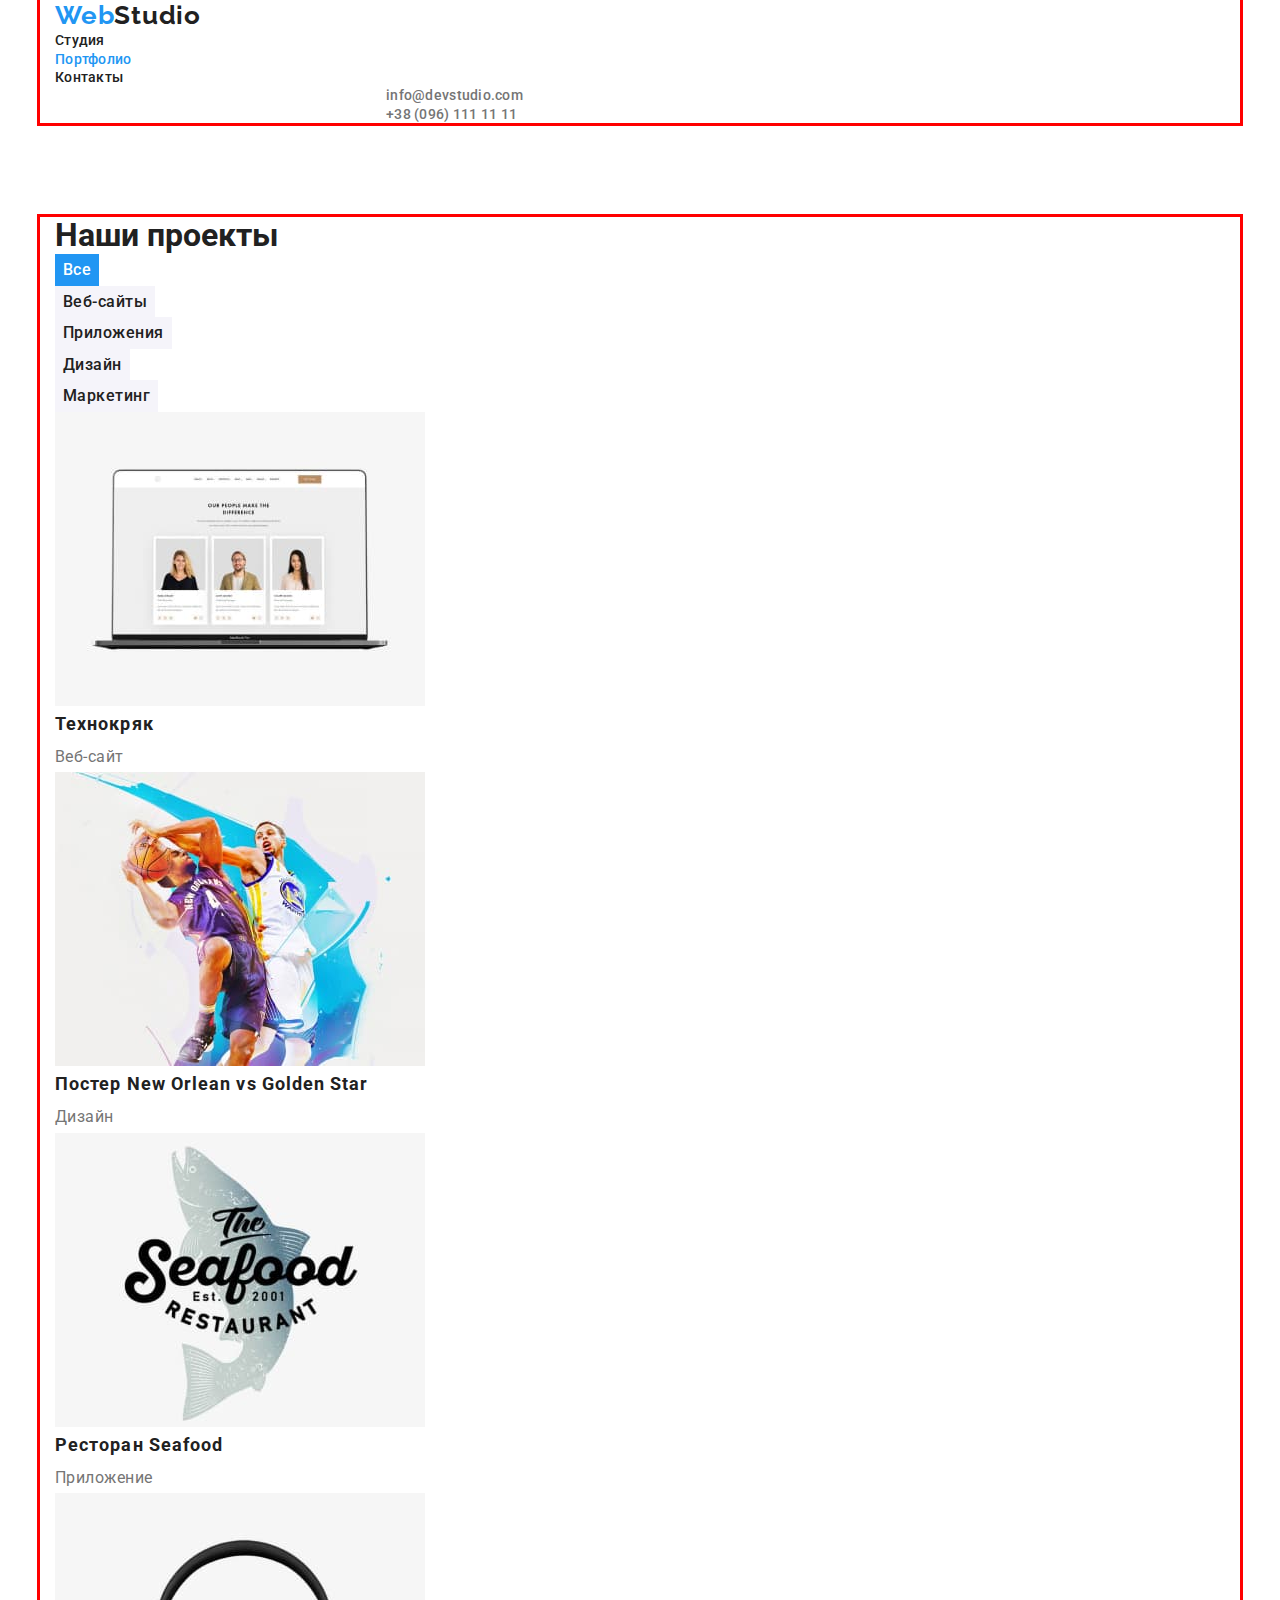
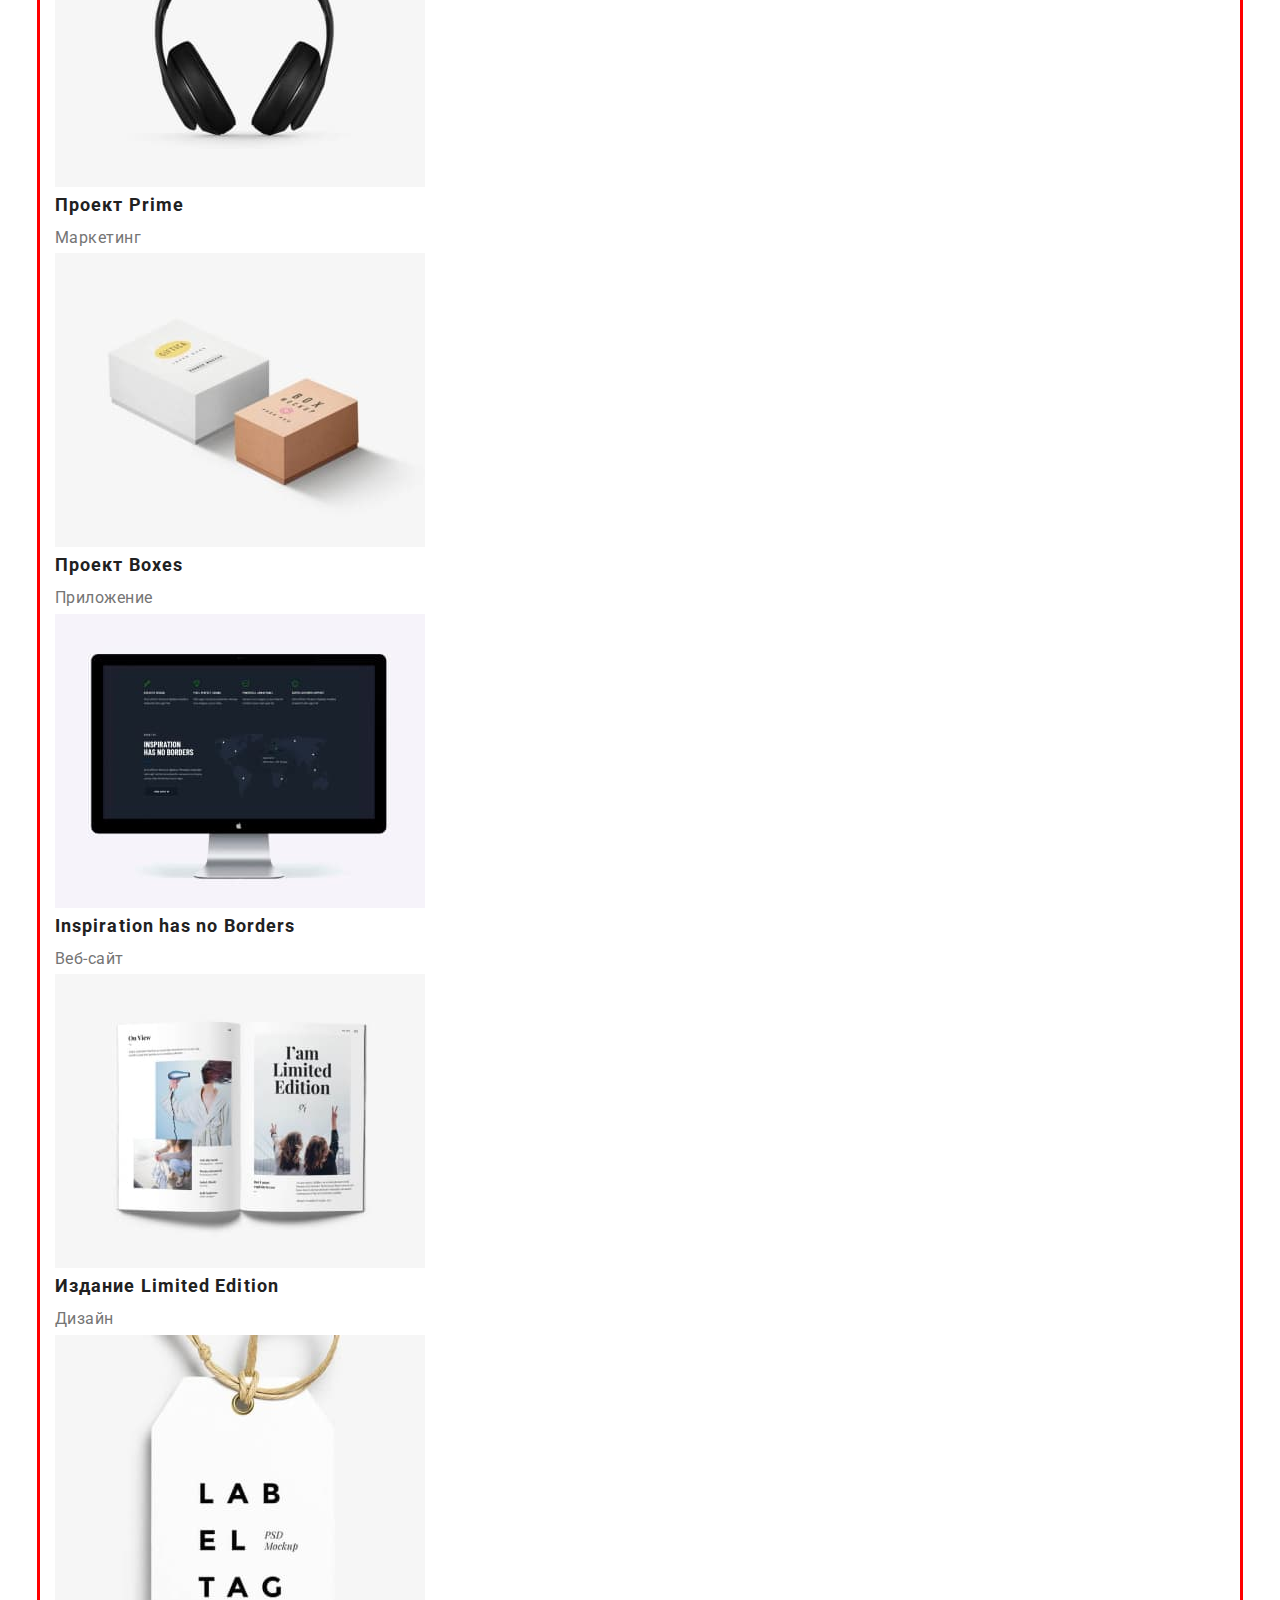
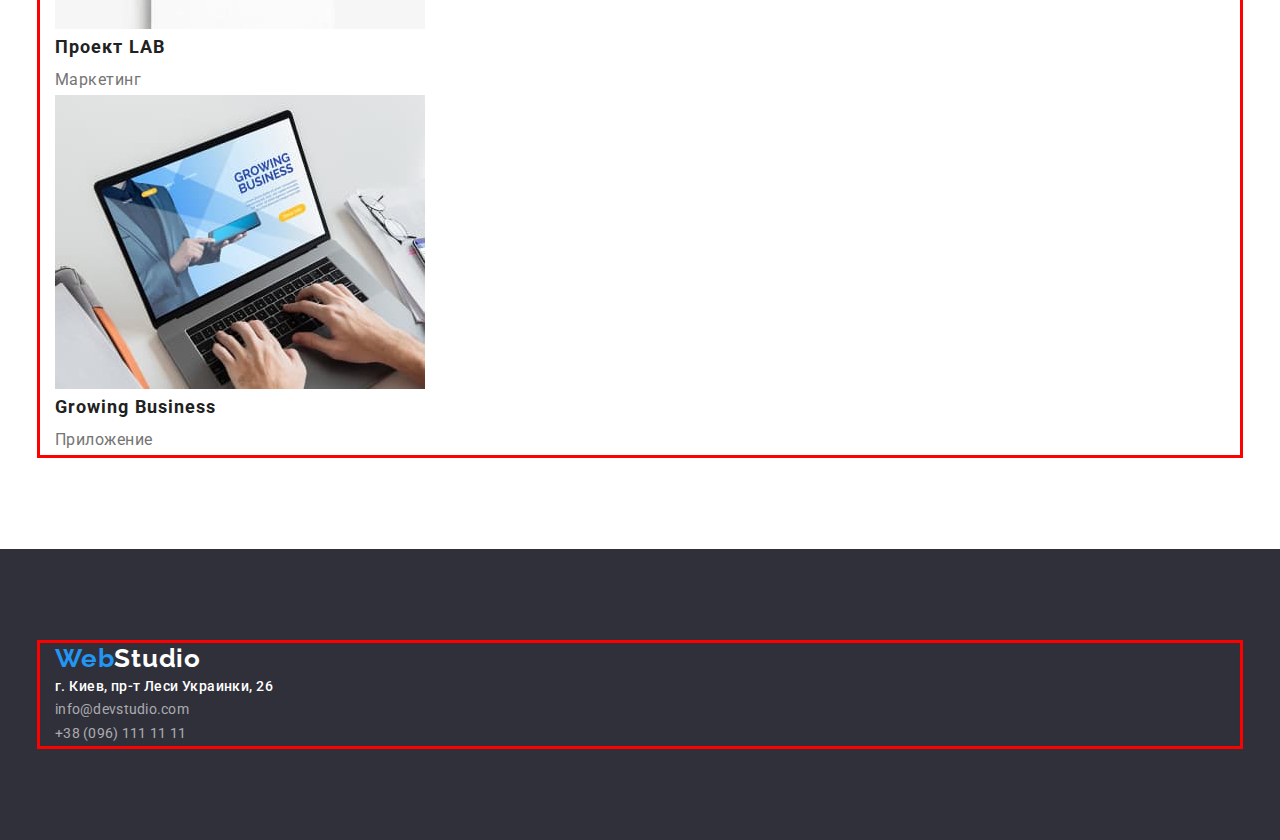
==== portfolio.html @ 5b0e691d "22" ====
<!DOCTYPE html>
<html lang="en">
  <head>
    <meta charset="UTF-8" />
    <meta http-equiv="X-UA-Compatible" content="IE=edge" />
    <meta name="viewport" content="width=device-width, initial-scale=1.0" />
    <title>Document</title>
    <link
      href="https://fonts.googleapis.com/css2?family=Raleway:wght@700&family=Roboto:wght@400;500;700;900&display=swap"
      rel="stylesheet"
    />
    <link
      rel="stylesheet"
      href="https://cdnjs.cloudflare.com/ajax/libs/modern-normalize/1.1.0/modern-normalize.min.css"
    />
    <link rel="stylesheet" href="./css/styles.css" />
  </head>
  <body>
    <!--Верхняя линия-->
    <header>
      <!--Навигация-->
      <div class="container">
        <nav>
          <a href="./" class="webstudio">Web<span class="studio">Studio</span></a>

          <ul class="navigation">
            <li>
              <a href="./index.html" class="link">Студия</a>
            </li>
            <li>
              <a href="./portfolio.html" class="link current">Портфолио</a>
            </li>
            <li>
              <a href="" class="link">Контакты</a>
            </li>
          </ul>
        </nav>

        <!--Как связаться-->

        <ul class="contacts">
          <li>
            <a href="info@devstudio.com" class="email-contact">info@devstudio.com</a>
          </li>
          <li>
            <a href="tel:+380961111111" class="tel-contact">+38 (096) 111 11 11</a>
          </li>
        </ul>
      </div>
    </header>
    <!--Основной контент-->
    <main>
      <section class="section">
        <div class="container">
          <h1 visually-hidden class="header-projects">Наши проекты</h1>
          <!--Кнопки-->
          <ul class="buttons">
            <li><button type="button" class="button primary">Все</button></li>
            <li><button type="button" class="button secondary">Веб-сайты</button></li>
            <li><button type="button" class="button secondary">Приложения</button></li>
            <li><button type="button" class="button secondary">Дизайн</button></li>
            <li><button type="button" class="button secondary">Маркетинг</button></li>
          </ul>

          <!--Наши проекты-->

          <ul class="projects-list">
            <li>
              <a href="" class="project-link">
                <img
                  src="./images/веб_сайт.jpg"
                  alt="веб-сайт с фотографиями людей"
                  width="370"
                  height="294"
                />
                <h2 class="header-project">Технокряк</h2>
                <p class="text-project">Веб-сайт</p>
              </a>
            </li>
            <li>
              <a href="" class="project-link">
                <img
                  src="./images/постер_баскетболистов.jpg"
                  alt="баскетболисты нью орлеан против голдэн стар"
                  width="370"
                  height="294"
                />
                <h2 class="header-project">Постер New Orlean vs Golden Star</h2>
                <p class="text-project">Дизайн</p>
              </a>
            </li>
            <li>
              <a href="" class="project-link">
                <img
                  src="./images/ресторан_морской_еды.jpg"
                  alt="логотип ресторана морской еды"
                  width="370"
                  height="294"
                />
                <h2 class="header-project">Ресторан Seafood</h2>
                <p class="text-project">Приложение</p>
              </a>
            </li>
            <li>
              <a href="" class="project-link">
                <img
                  src="./images/полноразмерные_наушники.jpg"
                  alt="чёрные полноразмерные наушники"
                  width="370"
                  height="294"
                />
                <h2 class="header-project">Проект Prime</h2>
                <p class="text-project">Маркетинг</p>
              </a>
            </li>
            <li>
              <a href="" class="project-link">
                <img
                  src="./images/две_коробки.jpg"
                  alt="белая и коричневая прямоугольные коробки"
                  width="370"
                  height="294"
                />
                <h2 class="header-project">Проект Boxes</h2>
                <p class="text-project">Приложение</p>
              </a>
            </li>
            <li>
              <a href="" class="project-link">
                <img
                  src="./images/компьютер_мак.jpg"
                  alt="комьютер мак с веб-сайтом на экране"
                  width="370"
                  height="294"
                />
                <h2 class="header-project">Inspiration has no Borders</h2>
                <p class="text-project">Веб-сайт</p>
              </a>
            </li>
            <li>
              <a href="" class="project-link">
                <img
                  src="./images/разворот_книги.jpg"
                  alt="разворот книги я ограниченое издание"
                  width="370"
                  height="294"
                />
                <h2 class="header-project">Издание Limited Edition</h2>
                <p class="text-project">Дизайн</p>
              </a>
            </li>
            <li>
              <a href="" class="project-link">
                <img
                  src="./images/шильдик_ля_бэль.jpg"
                  alt="шильдик брэнда ля-бэль"
                  width="370"
                  height="294"
                />
                <h2 class="header-project">Проект LAB</h2>
                <p class="text-project">Маркетинг</p>
              </a>
            </li>
            <li>
              <a href="" class="project-link">
                <img
                  src="./images/расстущий_бизнес.jpg"
                  alt="раскрытый ноутбук надпись на экране расстущий бизнес"
                  width="370"
                  height="294"
                />
                <h2 class="header-project">Growing Business</h2>
                <p class="text-project">Приложение</p>
              </a>
            </li>
          </ul>
        </div>
      </section>
    </main>
    <!--Подвал-->
    <footer class="section footer">
      <div class="container">
        <a href="./" class="webstudio">Web<span class="studio-footer">Studio</span></a>
        <address class="footer-address">
          <ul class="footer-contacts">
            <li>
              <a
                href="https://www.google.com.ua/maps/place/%D0%B1%D1%83%D0%BB.+%D0%9B%D0%B5%D1%81%D0%B8+%D0%A3%D0%BA%D1%80%D0%B0%D0%B8%D0%BD%D0%BA%D0%B8,+26,+%D0%9A%D0%B8%D0%B5%D0%B2,+02000/@50.4265807,30.5361971,17z/data=!3m1!4b1!4m5!3m4!1s0x40d4cf0e033ecbe9:0x57a4dffefec77da0!8m2!3d50.4265807!4d30.5383858?hl=ru"
                class="address-link"
                >г. Киев, пр-т Леси Украинки, 26</a
              >
            </li>
            <li>
              <a href="info@devstudio.com" class="email-contact color">info@devstudio.com</a>
            </li>
            <li>
              <a href="tel:+380961111111" class="tel-contact color">+38 (096) 111 11 11</a>
            </li>
          </ul>
        </address>
      </div>
    </footer>
  </body>
</html>
---- css/styles.css ----
/* основной цвет #ffffff; */
/* цвет фона футера #2f303a; */
/* цвет фона кнопок #f5f4fa; */
/* цвет основного текста #212121; */
/* цвет вторичного текста #757575; */
/* цвет акцента #2196f3; */
:root {
  --primary-color: #ffffff;
  --footer-bg-color: #2f303a;
  --buttons-bg-color: #f5f4fa;
  --primary-text-color: #212121;
  --secondary-text-color: #757575;
  --accent-color: #2196f3;
}

/* box sizing */
html {
  box-sizing: border-box;
}
*,
*::before,
*::after {
  box-sizing: inherit;
}

body {
  margin: 0;

  font-family: 'Roboto', sans-serif;
  color: var(--primary-text-color);
  background-color: var(--primary-color);
}

/* убираю точки в li */
.features-list,
.what-we-do-list,
.our-team,
.navigation,
.contacts,
.buttons,
.projects-list,
.footer-contacts {
  list-style-type: none;
}

/* сброс стилей по селектору */
h1,
h2,
h3,
p,
ul {
  margin: 0;
  padding: 0;
}
img {
  display: block;
}
/* свойства контейнера */
.container {
  width: 1200px;
  padding-left: 15px;
  padding-right: 15px;
  margin-left: auto;
  margin-right: auto;
  outline: solid red;
}
.section {
  padding-top: 94px;
  padding-bottom: 94px;
}
/* верхняя линия */
/* логотип */
.webstudio {
  font-family: 'Raleway', sans-serif;
  font-weight: 700;
  font-size: 26px;
  line-height: 1.2;
  letter-spacing: 0.03em;
  text-decoration: none;

  color: var(--accent-color);
}
.studio {
  color: var(--primary-text-color);
}
/* навигация */
.main {
  align-items: center;
  display: flex;
}
.navigation :not(:last-child) {
  margin-right: 50px;
}
.link {
  font-weight: 500;
  font-size: 14px;
  line-height: 1.14;
  text-decoration: none;
  letter-spacing: 0.02em;

  color: var(--primary-text-color);
}

.link.current {
  color: var(--accent-color);
}
.link.current:hover,
.link.current:focus {
  color: var(--primary-text-color);
}
.link:hover,
.link:focus {
  color: var(--accent-color);
}

/* как связаться */
.contacts {
  margin-left: 331px;
}
.email-contact,
.tel-contact {
  font-style: normal;
  font-weight: 500;
  font-size: 14px;
  line-height: 1.14;
  text-decoration: none;
  letter-spacing: 0.02em;

  color: var(--secondary-text-color);
}
.email-contact:hover,
.email-contact:focus {
  color: var(--accent-color);
}
.tel-contact:hover,
.tel-contact:focus {
  color: var(--accent-color);
}

/* шапка */
.solutions {
  text-align: center;
  background-color: var(--footer-bg-color);
}
.header-solutions {
  margin-bottom: 30px;

  font-weight: 900;
  font-size: 44px;
  line-height: 1.4;
  letter-spacing: 0.06em;
  text-align: center;

  color: var(--primary-color);
}
/* кнопка шапки */
.button.solution {
  font-weight: 700;
  font-size: 16px;
  line-height: 1.9;
  letter-spacing: 0.06em;
  padding: 10px 32px;
  border: 0;
  border-radius: 4px;
}

/* особенности */
.header-feature {
  font-weight: 700;
  font-size: 14px;
  line-height: 1.14;
  letter-spacing: 0.03em;
  text-transform: uppercase;
}
.text-feature {
  font-weight: 400;
  font-size: 14px;
  line-height: 1.17;
  letter-spacing: 0.03em;
  color: var(--secondary-text-color);
}

/* чем мы занимаемся */
.header-what-we-do {
  font-weight: 700;
  font-size: 36px;
  line-height: 1.17;
  letter-spacing: 0.03em;
  text-align: center;
}

/* наша команда */
.team {
  background-color: var(--buttons-bg-color);
}
.header-team {
  font-weight: 700;
  font-size: 36px;
  line-height: 1.17;
  letter-spacing: 0.03em;
  text-align: center;
  color: var(--primary-text-color);
}
.header-team-people {
  font-weight: 500;
  font-size: 16px;
  line-height: 1.19;
  letter-spacing: 0.03em;
  text-align: center;
  color: var(--primary-text-color);
}
.text-team-people {
  font-weight: 400;
  font-size: 16px;
  line-height: 1.19;
  letter-spacing: 0.03em;
  text-align: center;
  color: var(--secondary-text-color);
}

/* кнопки */
.button {
  font-family: inherit;
  font-weight: 500;
  font-size: 16px;
  line-height: 1.6;
  letter-spacing: 0.03em;
  cursor: pointer;
  border-color: transparent;
}
/* свойства кнопки primary */
.button.primary {
  color: var(--primary-color);
  background-color: var(--accent-color);
}
.button.primary:hover,
.button.primary:focus {
  color: var(--primary-text-color);
  background-color: var(--buttons-bg-color);
}

/* свойства кнопки secondary */
.button.secondary {
  color: var(--primary-text-color);
  background-color: var(--buttons-bg-color);
}
.button.secondary:hover,
.button.secondary:focus {
  color: var(--primary-color);
  background-color: var(--accent-color);
}

/* наши проекты */
.header-project {
  font-weight: 700;
  font-size: 18px;
  line-height: 2;
  letter-spacing: 0.06em;
  text-align: left;
  color: var(--primary-text-color);
}

.text-project {
  font-weight: 400;
  font-size: 16px;
  line-height: 1.9;
  letter-spacing: 0.03em;
  text-align: left;
  color: var(--secondary-text-color);
}
.project-link {
  text-decoration: none;
}
/* футер */
.footer {
  background: var(--footer-bg-color);
}
.studio-footer {
  color: var(--primary-color);
}
/* адрес из футера */
.address-link {
  font-style: normal;
  font-weight: 500;
  font-size: 14px;
  line-height: 1.7;
  letter-spacing: 0.03em;
  text-align: left;
  text-decoration: none;
  color: var(--primary-color);
}
.color {
  font-weight: 400;
  line-height: 1.7;
  text-align: left;
  color: rgba(255, 255, 255, 0.6);
}
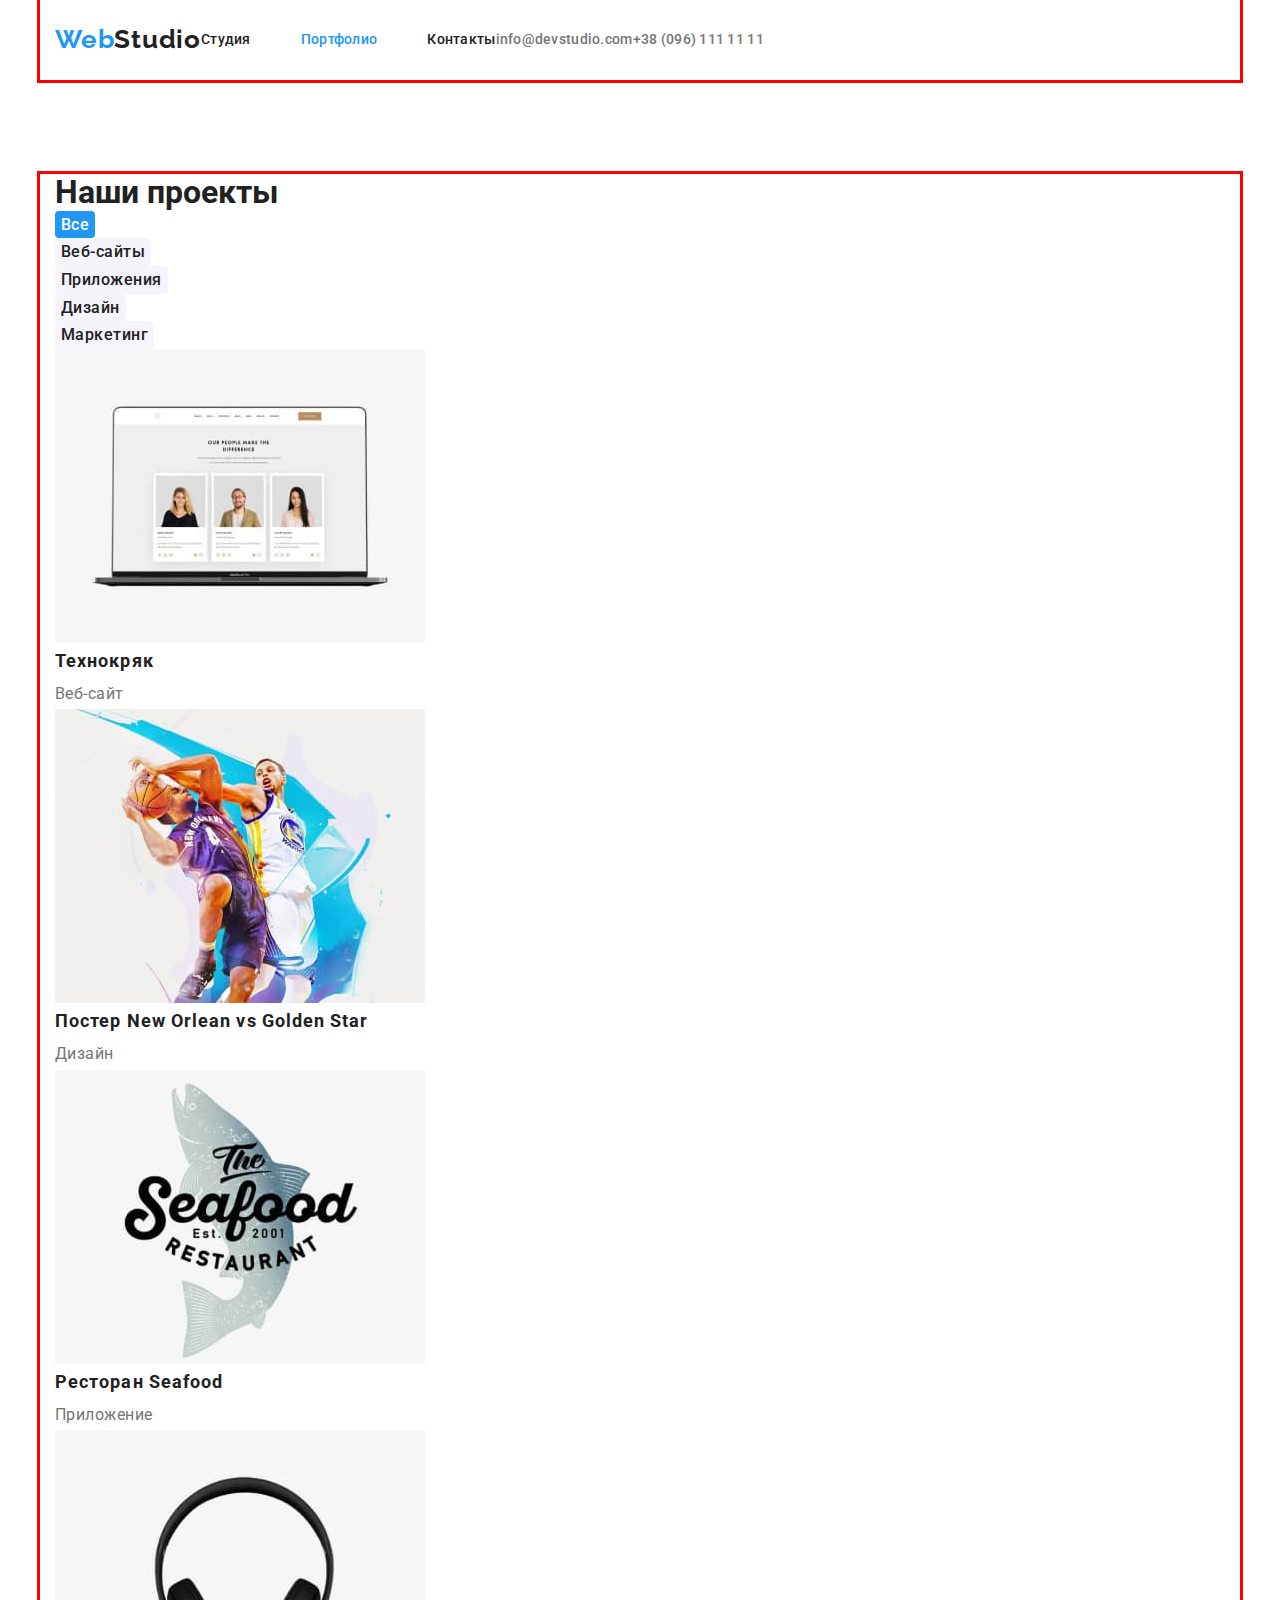
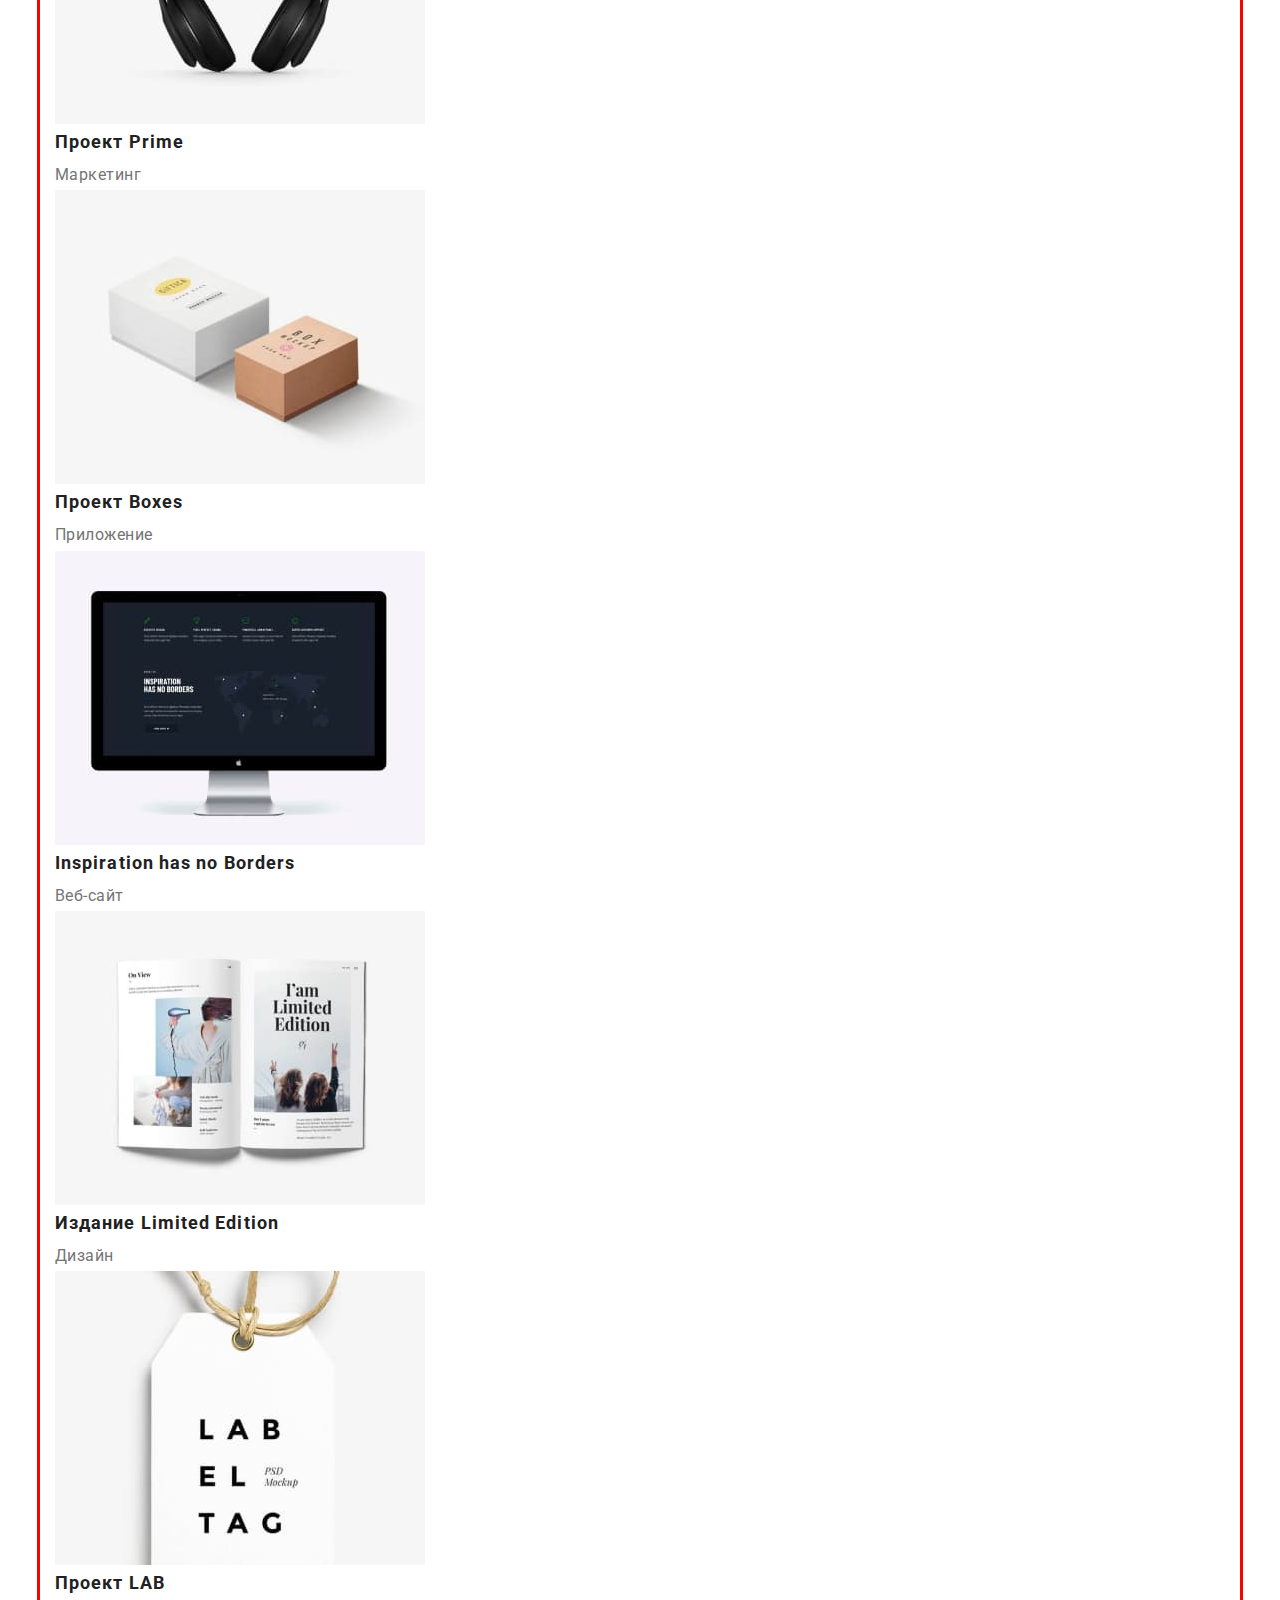
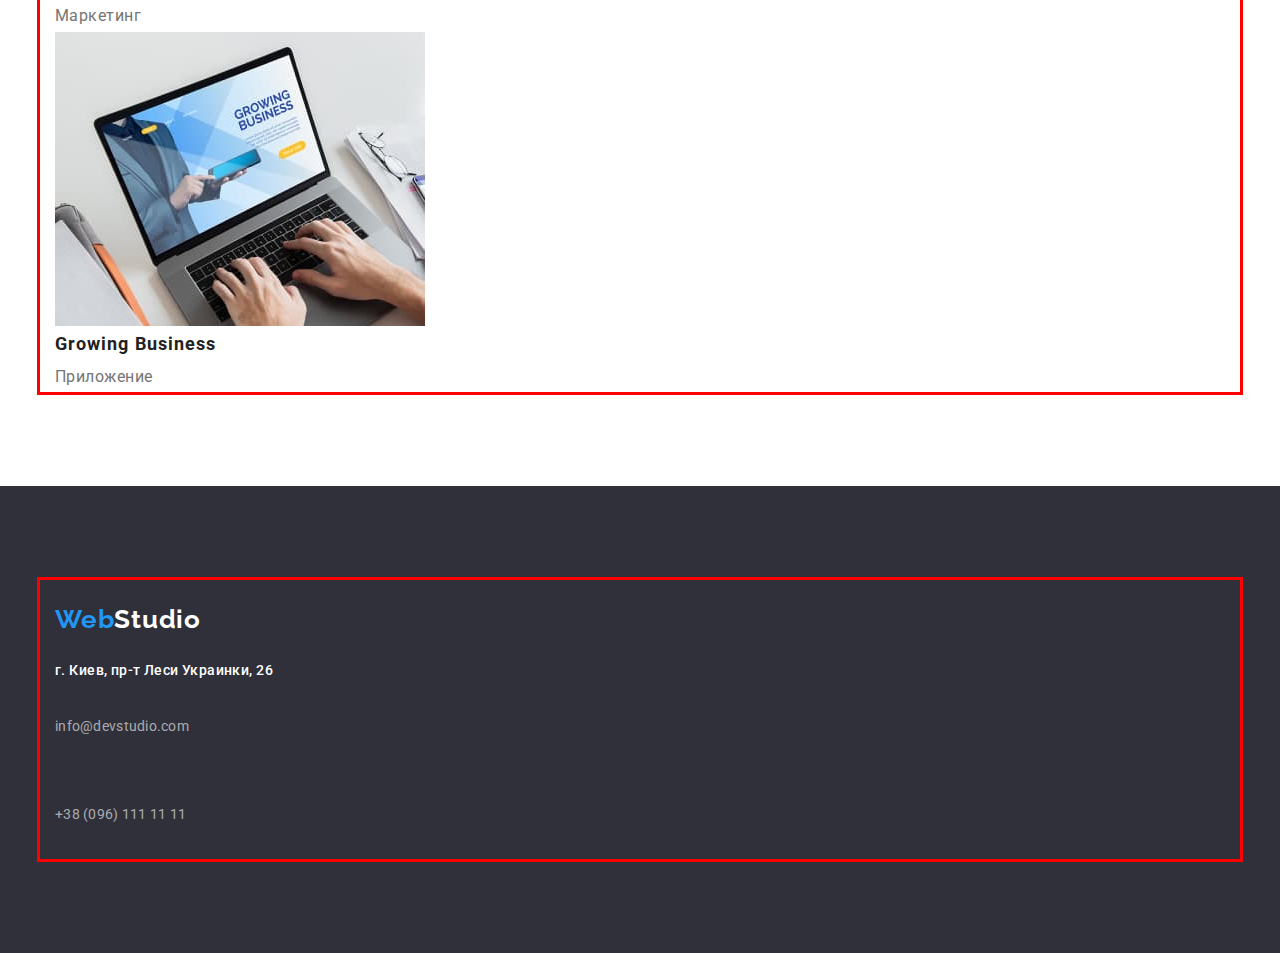
==== commit 5dd8ce69: "сделал флекс на индекс" ====
--- a/portfolio.html
+++ b/portfolio.html
@@ -19,11 +19,10 @@
     <!--Верхняя линия-->
     <header>
       <!--Навигация-->
-      <div class="container">
-        <nav>
+      <div class="container flex">
+        <nav class="header-nav">
           <a href="./" class="webstudio">Web<span class="studio">Studio</span></a>
-
-          <ul class="navigation">
+          <ul class="navigation-list">
             <li>
               <a href="./index.html" class="link">Студия</a>
             </li>
@@ -35,10 +34,8 @@
             </li>
           </ul>
         </nav>
-
         <!--Как связаться-->
-
-        <ul class="contacts">
+        <ul class="contacts-list">
           <li>
             <a href="info@devstudio.com" class="email-contact">info@devstudio.com</a>
           </li>
--- a/css/styles.css
+++ b/css/styles.css
@@ -35,8 +35,8 @@
 .features-list,
 .what-we-do-list,
 .our-team,
-.navigation,
-.contacts,
+.navigation-list,
+.contacts-list,
 .buttons,
 .projects-list,
 .footer-contacts {
@@ -69,29 +69,43 @@
   padding-bottom: 94px;
 }
 /* верхняя линия */
+.flex {
+  display: flex;
+}
+.header-nav {
+  display: flex;
+}
+
 /* логотип */
 .webstudio {
+  display: inline-block;
+  padding-top: 24px;
+  padding-bottom: 24px;
+
   font-family: 'Raleway', sans-serif;
   font-weight: 700;
   font-size: 26px;
   line-height: 1.2;
   letter-spacing: 0.03em;
   text-decoration: none;
-
   color: var(--accent-color);
 }
 .studio {
   color: var(--primary-text-color);
 }
+
 /* навигация */
-.main {
-  align-items: center;
-  display: flex;
-}
-.navigation :not(:last-child) {
+.navigation-list {
+  display: flex;
+}
+.navigation-list :not(:last-child) {
   margin-right: 50px;
 }
 .link {
+  display: inline-block;
+  padding-top: 32px;
+  padding-bottom: 32px;
+
   font-weight: 500;
   font-size: 14px;
   line-height: 1.14;
@@ -114,11 +128,15 @@
 }
 
 /* как связаться */
-.contacts {
-  margin-left: 331px;
+.contacts-list {
+  display: flex;
 }
 .email-contact,
 .tel-contact {
+  display: inline-block;
+  padding-top: 32px;
+  padding-bottom: 32px;
+
   font-style: normal;
   font-weight: 500;
   font-size: 14px;
@@ -165,6 +183,9 @@
 }
 
 /* особенности */
+.features-list {
+  display: flex;
+}
 .header-feature {
   font-weight: 700;
   font-size: 14px;
@@ -181,6 +202,9 @@
 }
 
 /* чем мы занимаемся */
+.what-we-do-list {
+  display: flex;
+}
 .header-what-we-do {
   font-weight: 700;
   font-size: 36px;
@@ -188,8 +212,18 @@
   letter-spacing: 0.03em;
   text-align: center;
 }
+.what-we-do-list :not(:last-child) {
+  margin-right: 30px;
+}
 
 /* наша команда */
+.our-team {
+  display: flex;
+}
+.our-team :not(:last-child) {
+  margin-right: 15px;
+}
+
 .team {
   background-color: var(--buttons-bg-color);
 }
@@ -227,6 +261,9 @@
   letter-spacing: 0.03em;
   cursor: pointer;
   border-color: transparent;
+
+  border: 0;
+  border-radius: 4px;
 }
 /* свойства кнопки primary */
 .button.primary {
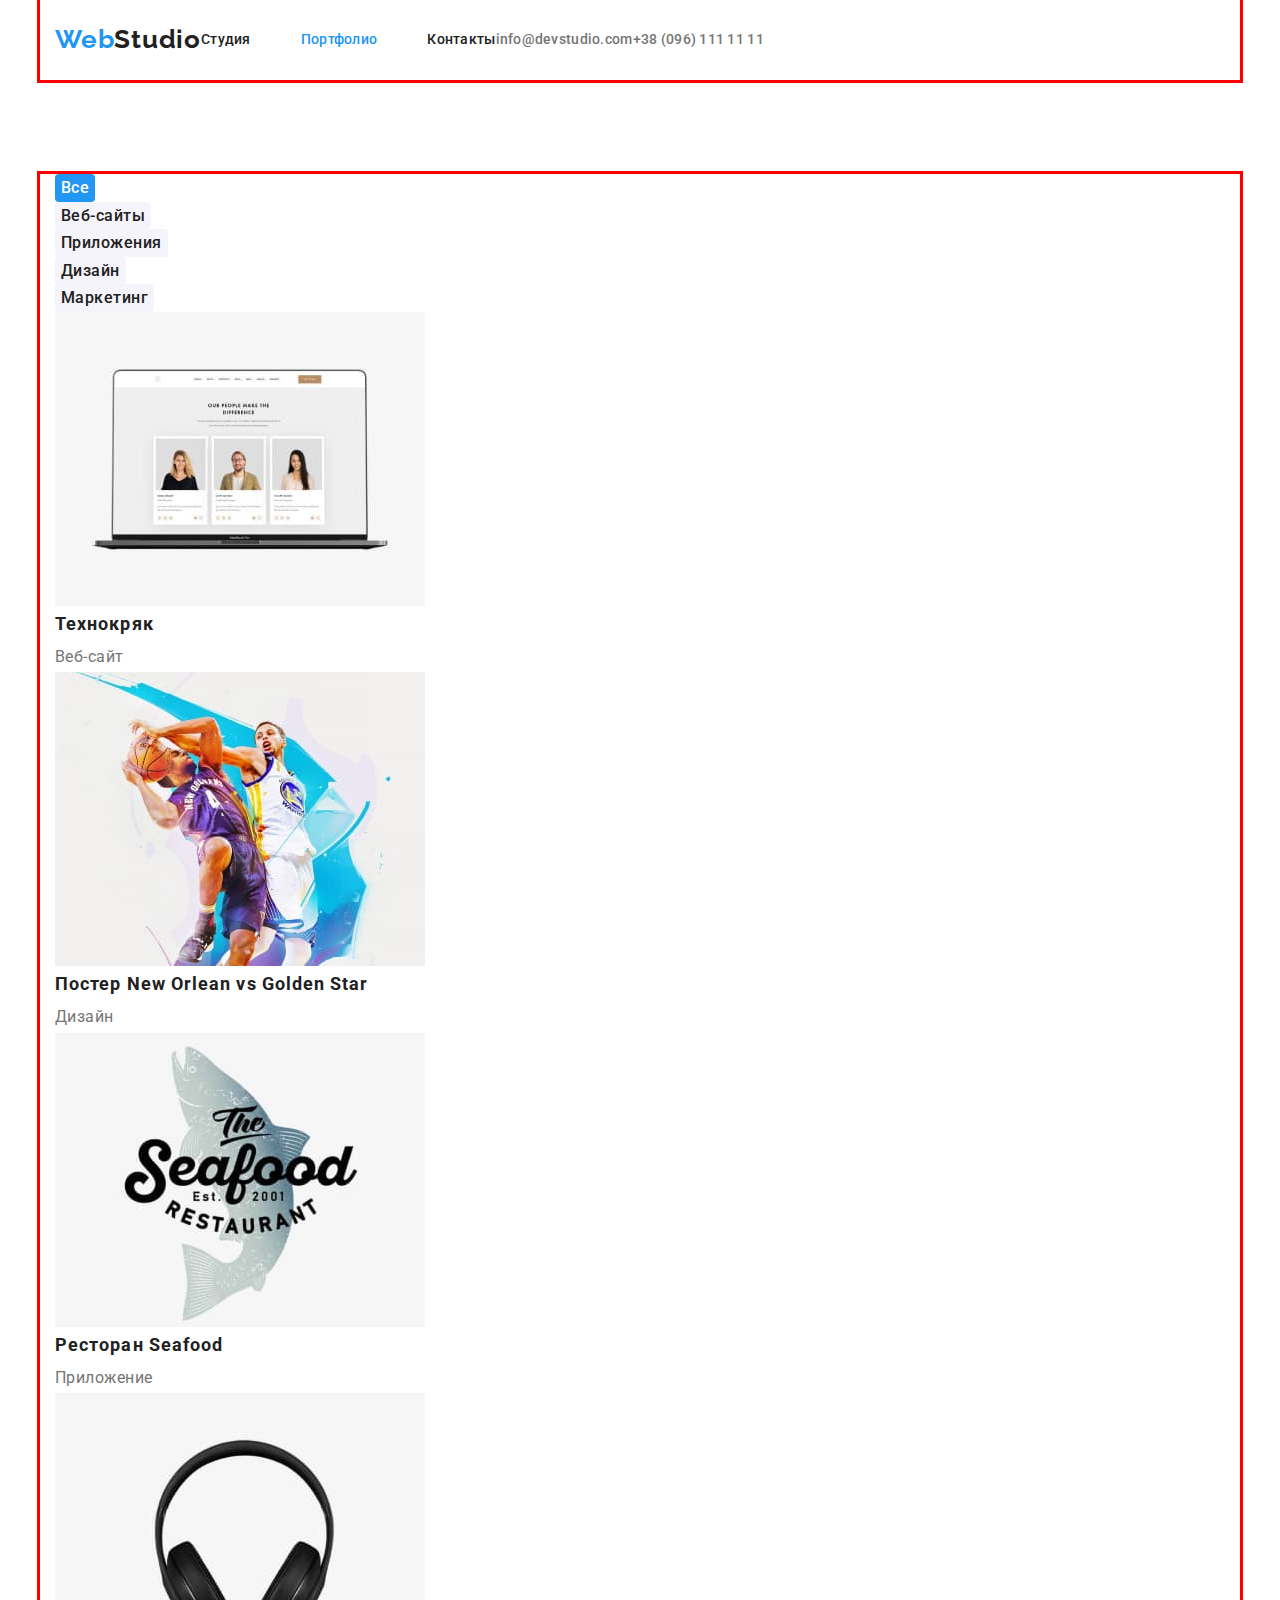
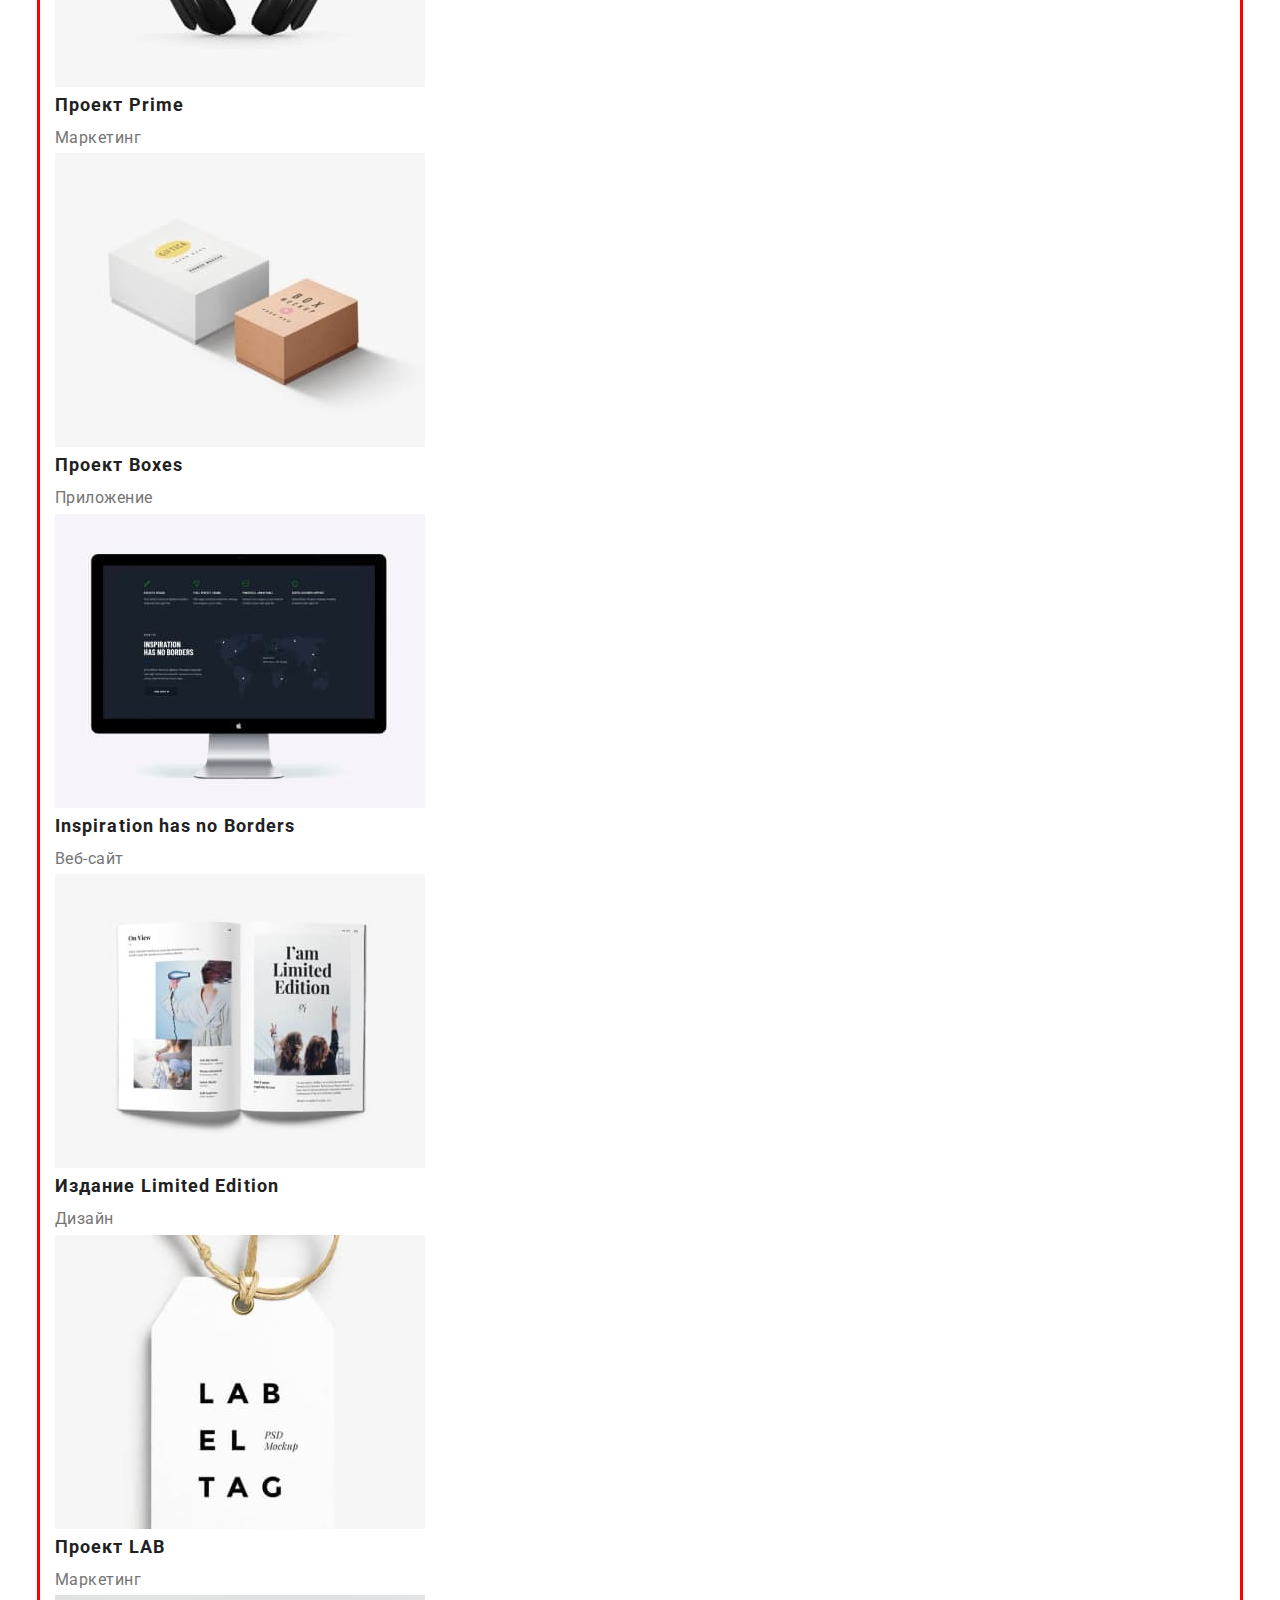
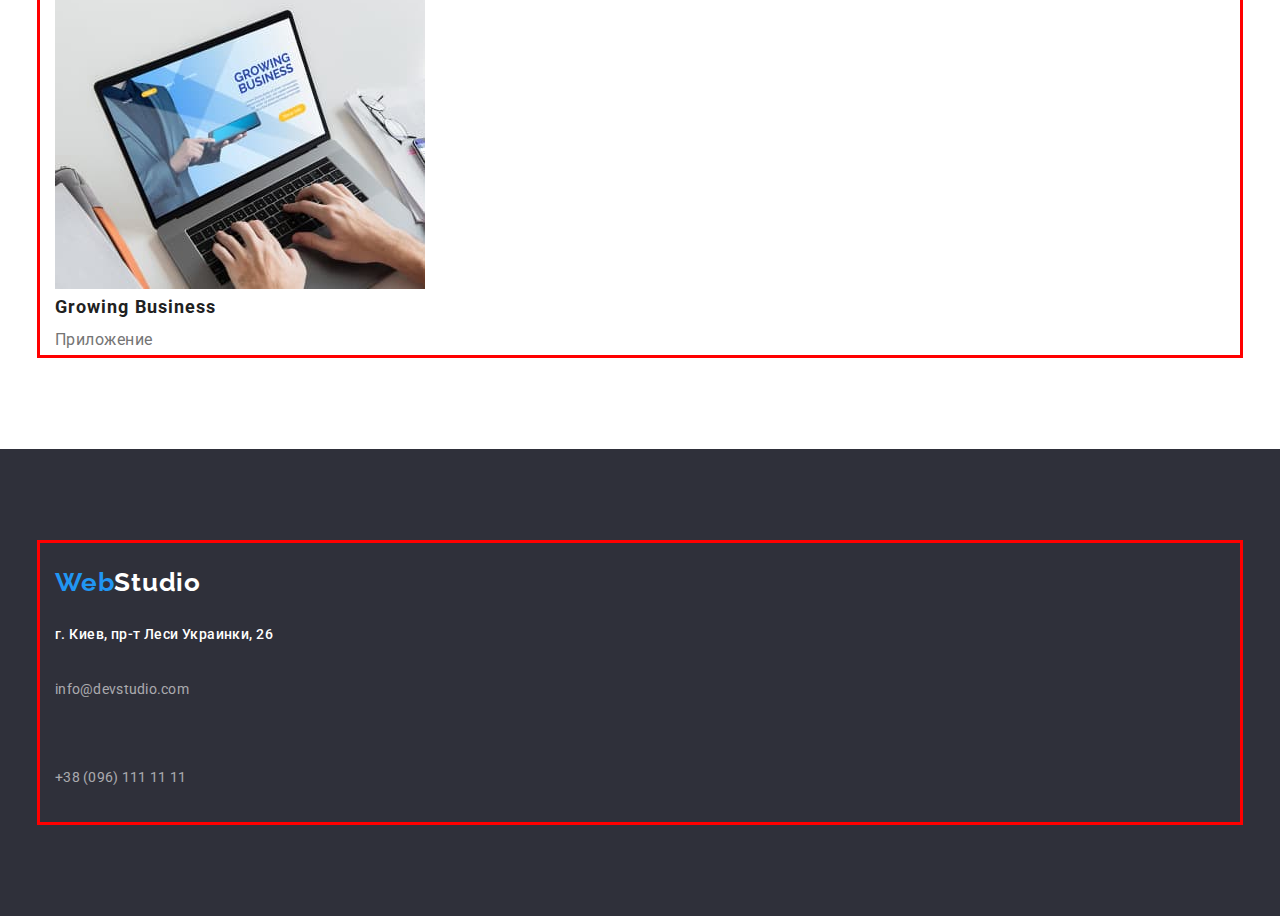
==== commit 7597cde5: "добавил хайден" ====
--- a/portfolio.html
+++ b/portfolio.html
@@ -49,7 +49,8 @@
     <main>
       <section class="section">
         <div class="container">
-          <h1 visually-hidden class="header-projects">Наши проекты</h1>
+          <!-- заголовок портфолио-->
+          <h1 hidden class="header-projects">Наши проекты</h1>
           <!--Кнопки-->
           <ul class="buttons">
             <li><button type="button" class="button primary">Все</button></li>
--- a/css/styles.css
+++ b/css/styles.css
@@ -183,6 +183,9 @@
 }
 
 /* особенности */
+.features-header {
+  visibility: hidden;
+}
 .features-list {
   display: flex;
 }
@@ -264,6 +267,10 @@
 
   border: 0;
   border-radius: 4px;
+}
+/* заголовок портфолио */
+.header-projects {
+  visibility: hidden;
 }
 /* свойства кнопки primary */
 .button.primary {
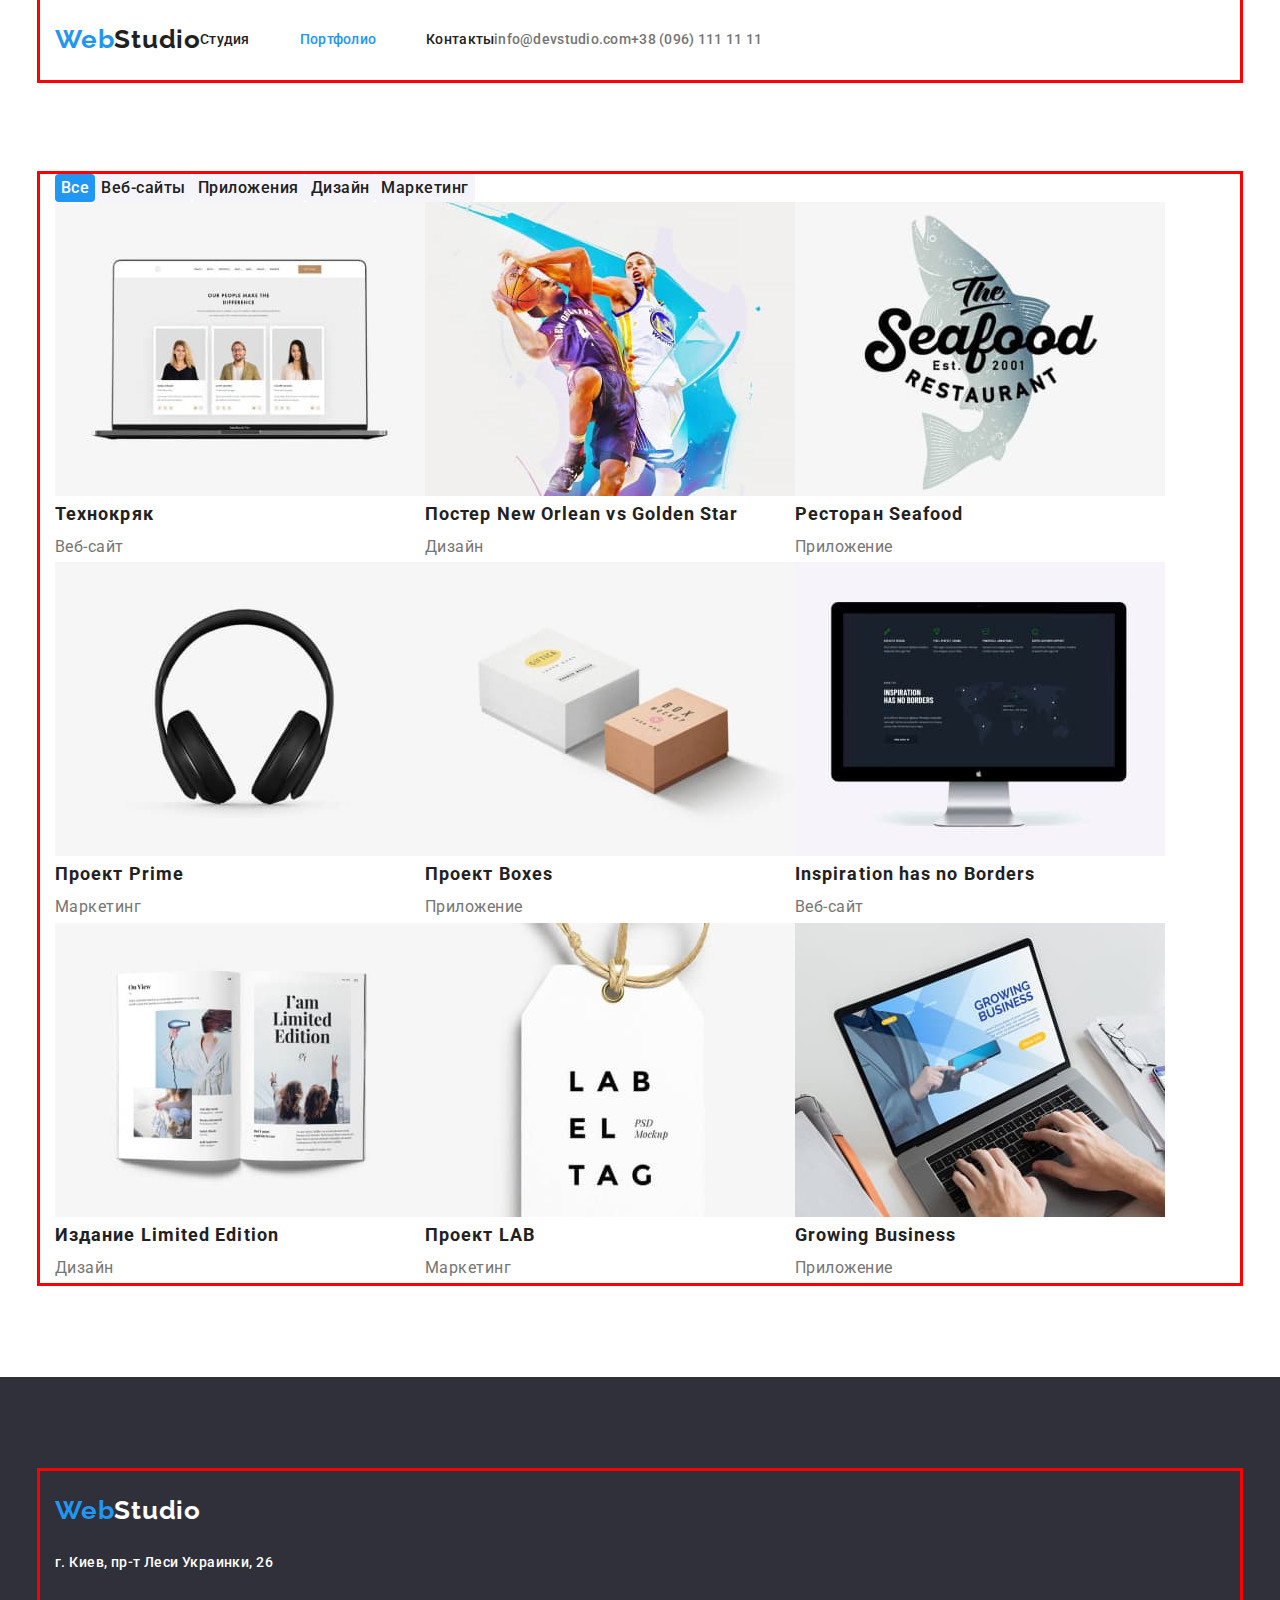
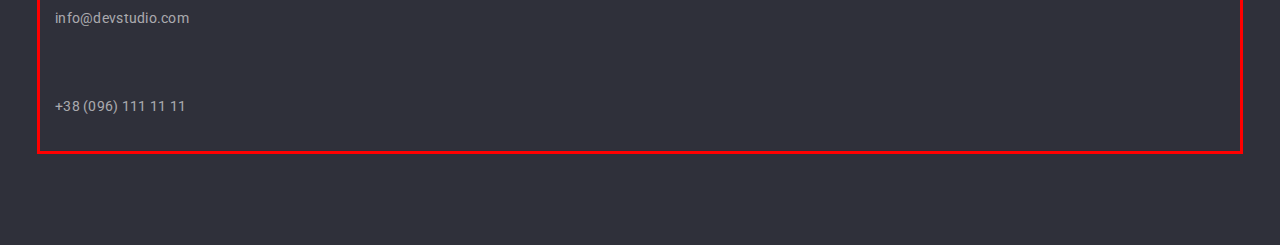
==== commit 77a4a46d: "откорректировал задний план" ====
--- a/portfolio.html
+++ b/portfolio.html
@@ -20,8 +20,10 @@
     <header>
       <!--Навигация-->
       <div class="container flex">
-        <nav class="header-nav">
+        <nav class="navigation">
+          <!--Логотип-->
           <a href="./" class="webstudio">Web<span class="studio">Studio</span></a>
+          <!--Меню навигации-->
           <ul class="navigation-list">
             <li>
               <a href="./index.html" class="link">Студия</a>
--- a/css/styles.css
+++ b/css/styles.css
@@ -4,6 +4,7 @@
 /* цвет основного текста #212121; */
 /* цвет вторичного текста #757575; */
 /* цвет акцента #2196f3; */
+/* цвет линии в хедере #ECECEC */
 :root {
   --primary-color: #ffffff;
   --footer-bg-color: #2f303a;
@@ -17,6 +18,7 @@
 html {
   box-sizing: border-box;
 }
+
 *,
 *::before,
 *::after {
@@ -31,7 +33,7 @@
   background-color: var(--primary-color);
 }
 
-/* убираю точки в li */
+/* убираю точки в li 
 .features-list,
 .what-we-do-list,
 .our-team,
@@ -42,6 +44,7 @@
 .footer-contacts {
   list-style-type: none;
 }
+*/
 
 /* сброс стилей по селектору */
 h1,
@@ -55,7 +58,10 @@
 img {
   display: block;
 }
-/* свойства контейнера */
+ul {
+  list-style-type: none;
+}
+/* свойства контейнера и секции*/
 .container {
   width: 1200px;
   padding-left: 15px;
@@ -68,25 +74,28 @@
   padding-top: 94px;
   padding-bottom: 94px;
 }
-/* верхняя линия */
+
+/* верхняя линия, навигация */
 .flex {
   display: flex;
 }
-.header-nav {
+.navigation {
   display: flex;
 }
 
 /* логотип */
 .webstudio {
   display: inline-block;
+  width: 145px;
   padding-top: 24px;
-  padding-bottom: 24px;
+  padding-bottom: 25px;
 
   font-family: 'Raleway', sans-serif;
   font-weight: 700;
   font-size: 26px;
   line-height: 1.2;
   letter-spacing: 0.03em;
+  text-align: left;
   text-decoration: none;
   color: var(--accent-color);
 }
@@ -94,9 +103,10 @@
   color: var(--primary-text-color);
 }
 
-/* навигация */
+/* меню навигации */
 .navigation-list {
   display: flex;
+  width: 294px;
 }
 .navigation-list :not(:last-child) {
   margin-right: 50px;
@@ -110,6 +120,7 @@
   font-size: 14px;
   line-height: 1.14;
   text-decoration: none;
+  text-align: left;
   letter-spacing: 0.02em;
 
   color: var(--primary-text-color);
@@ -130,6 +141,7 @@
 /* как связаться */
 .contacts-list {
   display: flex;
+  width: fit-content;
 }
 .email-contact,
 .tel-contact {
@@ -142,6 +154,7 @@
   font-size: 14px;
   line-height: 1.14;
   text-decoration: none;
+  text-align: left;
   letter-spacing: 0.02em;
 
   color: var(--secondary-text-color);
@@ -156,23 +169,32 @@
 }
 
 /* шапка */
+.background {
+  background-color: var(--footer-bg-color);
+}
 .solutions {
   text-align: center;
-  background-color: var(--footer-bg-color);
 }
 .header-solutions {
+  padding-top: 106px;
+
+  padding-left: 250px;
+  padding-right: 250px;
   margin-bottom: 30px;
 
   font-weight: 900;
   font-size: 44px;
   line-height: 1.4;
   letter-spacing: 0.06em;
+  text-transform: uppercase;
   text-align: center;
 
   color: var(--primary-color);
 }
 /* кнопка шапки */
 .button.solution {
+  margin-bottom: 106px;
+
   font-weight: 700;
   font-size: 16px;
   line-height: 1.9;
@@ -183,32 +205,45 @@
 }
 
 /* особенности */
-.features-header {
-  visibility: hidden;
-}
 .features-list {
   display: flex;
 }
+
+.features-list :not(:last-child) {
+  margin-right: 30px;
+}
 .header-feature {
+  width: 210px;
+  margin-bottom: 10px;
+
   font-weight: 700;
   font-size: 14px;
   line-height: 1.14;
   letter-spacing: 0.03em;
+  text-align: left;
   text-transform: uppercase;
 }
 .text-feature {
+  width: 270px;
+
   font-weight: 400;
   font-size: 14px;
   line-height: 1.17;
   letter-spacing: 0.03em;
+  text-align: left;
   color: var(--secondary-text-color);
 }
 
 /* чем мы занимаемся */
+.we-do {
+  padding-top: 0;
+}
 .what-we-do-list {
   display: flex;
 }
 .header-what-we-do {
+  margin-bottom: 50px;
+
   font-weight: 700;
   font-size: 36px;
   line-height: 1.17;
@@ -220,42 +255,53 @@
 }
 
 /* наша команда */
-.our-team {
-  display: flex;
-}
-.our-team :not(:last-child) {
-  margin-right: 15px;
-}
-
 .team {
   background-color: var(--buttons-bg-color);
 }
+.our-team-list {
+  display: flex;
+  text-align: center;
+}
+
 .header-team {
+  margin-bottom: 50px;
+
+  text-align: center;
   font-weight: 700;
   font-size: 36px;
   line-height: 1.17;
   letter-spacing: 0.03em;
-  text-align: center;
-  color: var(--primary-text-color);
-}
-.header-team-people {
+}
+.our-team-list :not(:last-child) {
+  margin-right: 15px;
+}
+
+.header-people {
+  margin-top: 30px;
+  margin-bottom: 10px;
+
   font-weight: 500;
   font-size: 16px;
   line-height: 1.19;
   letter-spacing: 0.03em;
-  text-align: center;
-  color: var(--primary-text-color);
-}
-.text-team-people {
+}
+.text-people {
+  margin-right: 0;
+  margin-bottom: 30px;
+  padding-right: 15px;
+
   font-weight: 400;
   font-size: 16px;
   line-height: 1.19;
   letter-spacing: 0.03em;
-  text-align: center;
+
   color: var(--secondary-text-color);
 }
 
 /* кнопки */
+.buttons {
+  display: flex;
+}
 .button {
   font-family: inherit;
   font-weight: 500;
@@ -268,6 +314,7 @@
   border: 0;
   border-radius: 4px;
 }
+
 /* заголовок портфолио */
 .header-projects {
   visibility: hidden;
@@ -295,6 +342,10 @@
 }
 
 /* наши проекты */
+.projects-list {
+  display: flex;
+  flex-wrap: wrap;
+}
 .header-project {
   font-weight: 700;
   font-size: 18px;
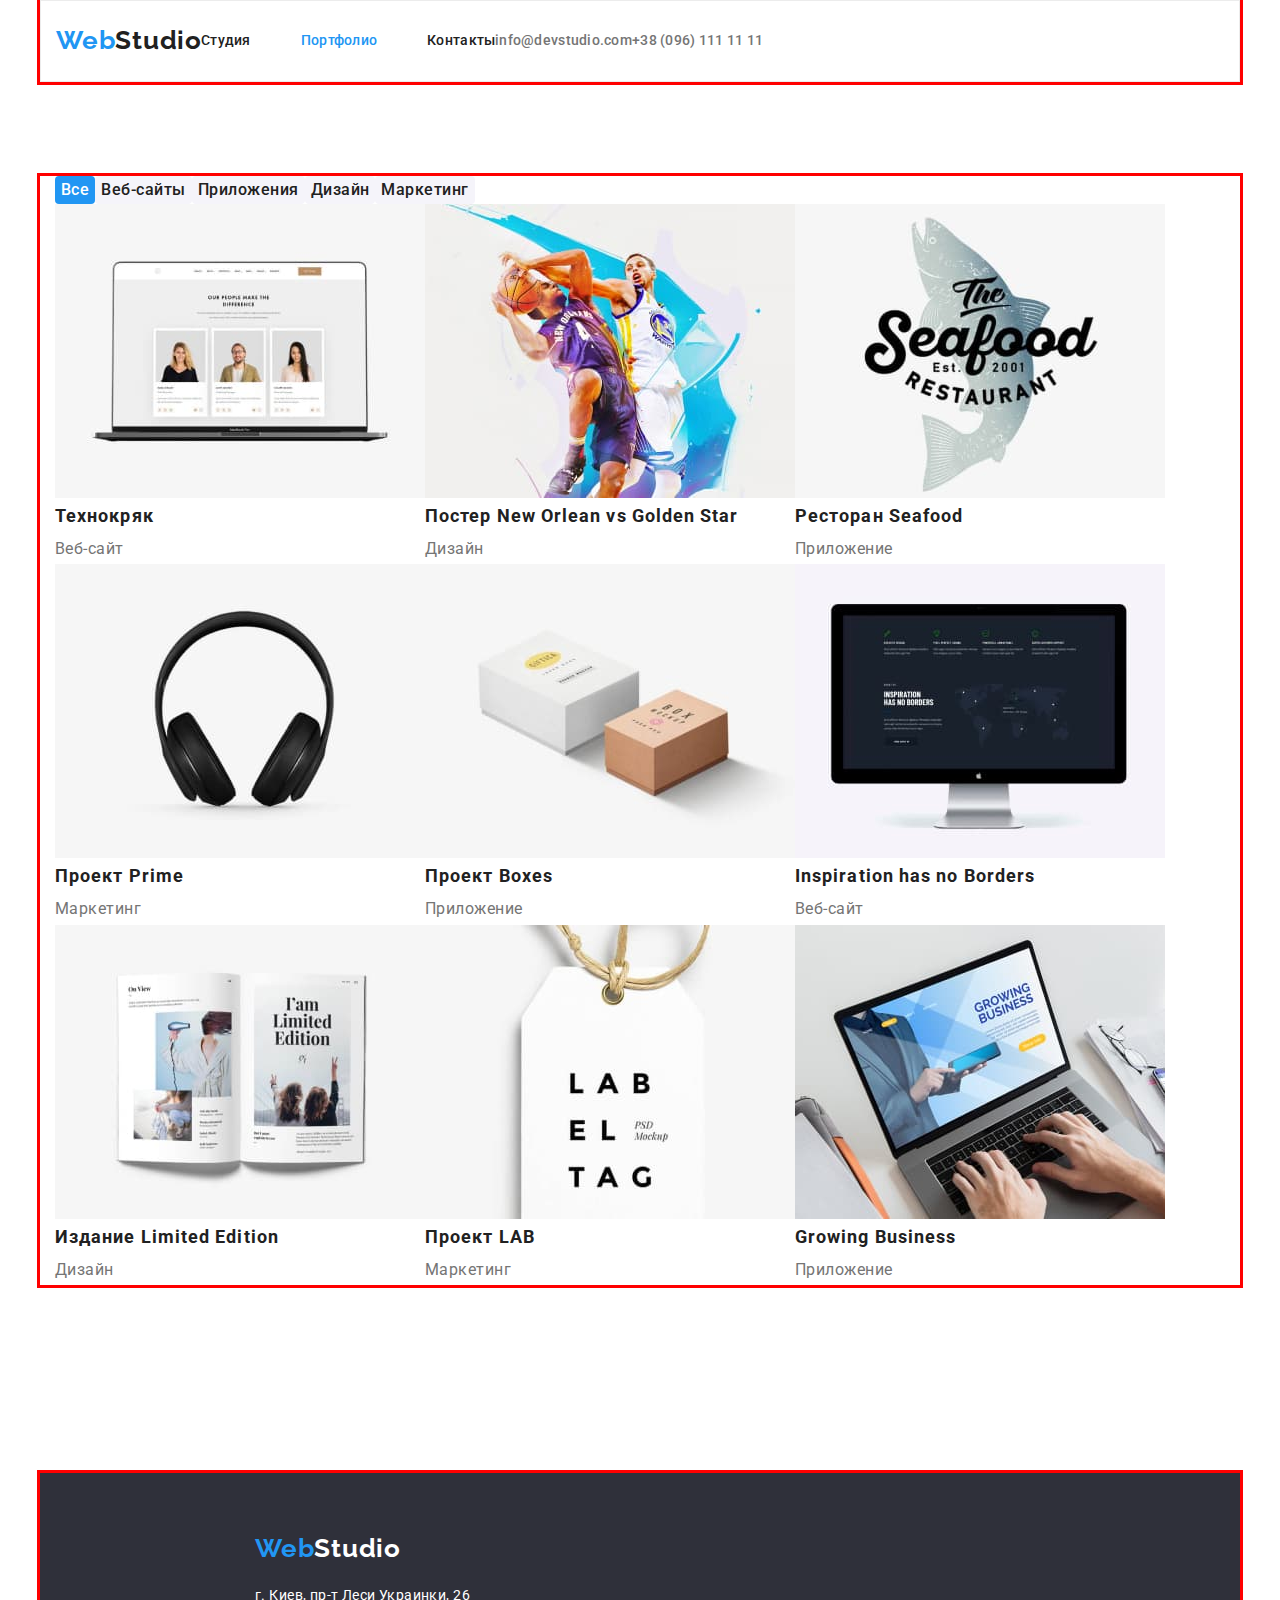
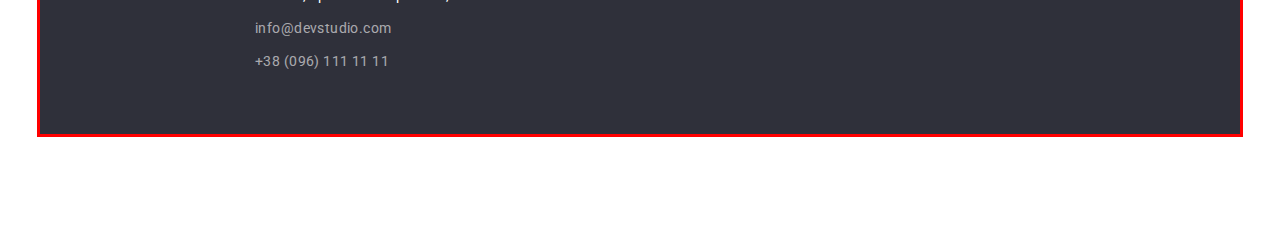
==== commit 74742793: "закончил футер" ====
--- a/portfolio.html
+++ b/portfolio.html
@@ -178,9 +178,9 @@
       </section>
     </main>
     <!--Подвал-->
-    <footer class="section footer">
-      <div class="container">
-        <a href="./" class="webstudio">Web<span class="studio-footer">Studio</span></a>
+    <footer class="section">
+      <div class="container footer">
+        <a href="./" class="webstudio logo-footer">Web<span class="studio-footer">Studio</span></a>
         <address class="footer-address">
           <ul class="footer-contacts">
             <li>
--- a/css/styles.css
+++ b/css/styles.css
@@ -33,19 +33,6 @@
   background-color: var(--primary-color);
 }
 
-/* убираю точки в li 
-.features-list,
-.what-we-do-list,
-.our-team,
-.navigation-list,
-.contacts-list,
-.buttons,
-.projects-list,
-.footer-contacts {
-  list-style-type: none;
-}
-*/
-
 /* сброс стилей по селектору */
 h1,
 h2,
@@ -78,6 +65,7 @@
 /* верхняя линия, навигация */
 .flex {
   display: flex;
+  border: 1px solid #ececec;
 }
 .navigation {
   display: flex;
@@ -107,6 +95,7 @@
 .navigation-list {
   display: flex;
   width: 294px;
+  margin-bottom: 0;
 }
 .navigation-list :not(:last-child) {
   margin-right: 50px;
@@ -173,11 +162,13 @@
   background-color: var(--footer-bg-color);
 }
 .solutions {
+  padding-top: 0;
+  padding-bottom: 0;
+  margin-top: 200;
   text-align: center;
 }
 .header-solutions {
-  padding-top: 106px;
-
+  padding-top: 200px;
   padding-left: 250px;
   padding-right: 250px;
   margin-bottom: 30px;
@@ -193,7 +184,7 @@
 }
 /* кнопка шапки */
 .button.solution {
-  margin-bottom: 106px;
+  margin-bottom: 200px;
 
   font-weight: 700;
   font-size: 16px;
@@ -255,6 +246,9 @@
 }
 
 /* наша команда */
+.no-padding {
+  padding: 0;
+}
 .team {
   background-color: var(--buttons-bg-color);
 }
@@ -366,17 +360,30 @@
 .project-link {
   text-decoration: none;
 }
+
 /* футер */
+
 .footer {
+  padding-top: 60px;
+  padding-bottom: 60px;
+  padding-left: 215px;
   background: var(--footer-bg-color);
+}
+.logo-footer {
+  margin-bottom: 20px;
+  padding: 0;
 }
 .studio-footer {
   color: var(--primary-color);
 }
+.footer-contacts :not(:last-child) {
+  padding-bottom: 9px;
+}
+
 /* адрес из футера */
 .address-link {
   font-style: normal;
-  font-weight: 500;
+  font-weight: 400;
   font-size: 14px;
   line-height: 1.7;
   letter-spacing: 0.03em;
@@ -385,8 +392,22 @@
   color: var(--primary-color);
 }
 .color {
+  padding-top: 0;
+  padding-bottom: 0;
+
   font-weight: 400;
   line-height: 1.7;
   text-align: left;
+  letter-spacing: 0.03em;
   color: rgba(255, 255, 255, 0.6);
 }
+
+/* 
+position: absolute;
+width: 1600px;
+height: 252px;
+left: 0px;
+top: 2097px;
+
+background: #2F303A;
+*/
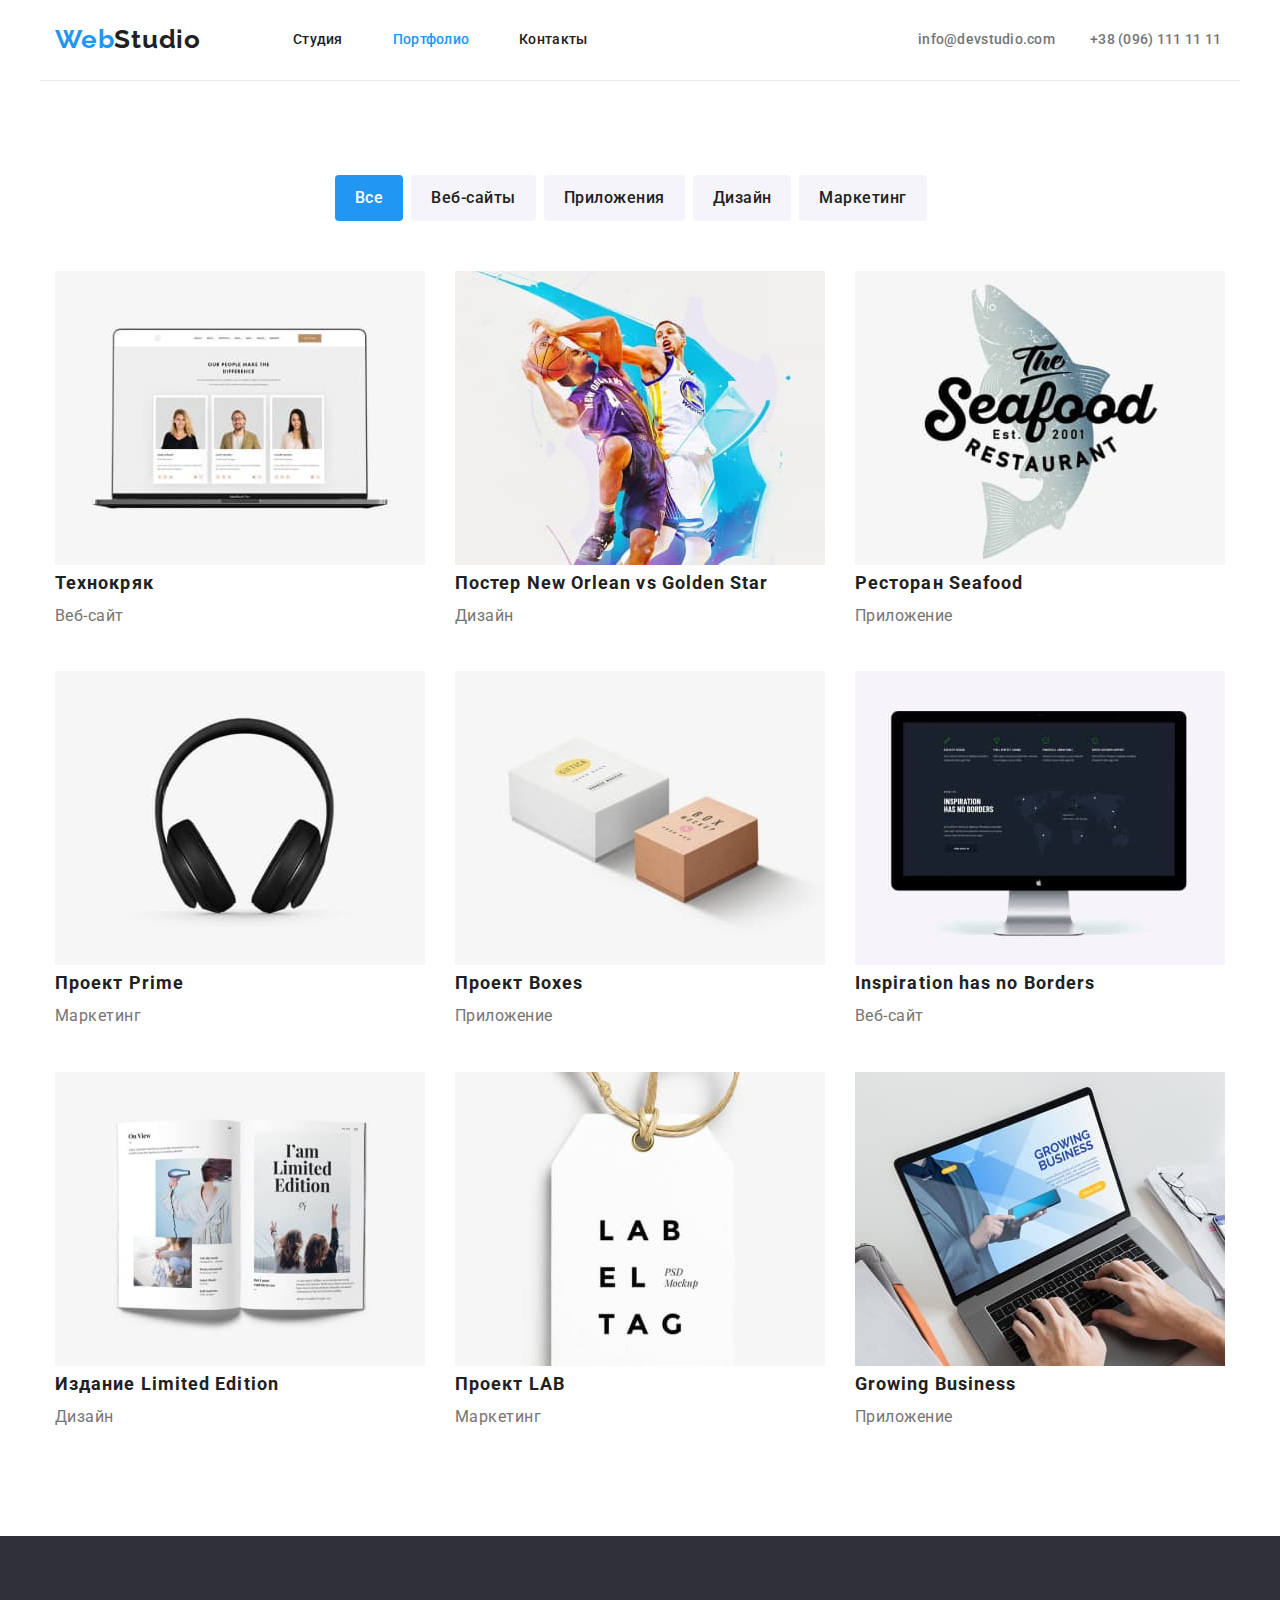
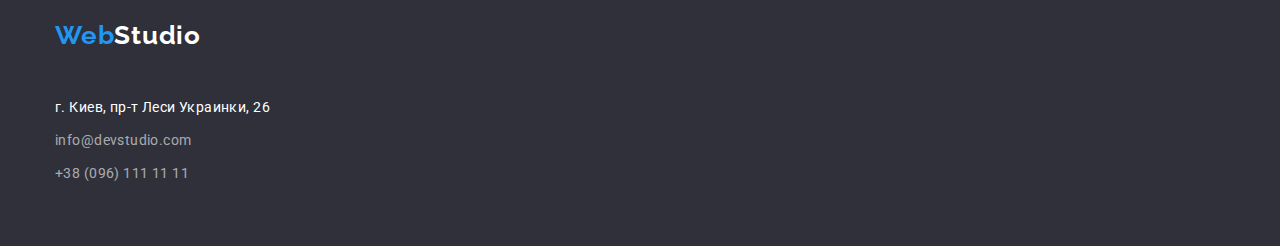
==== commit 040f0f53: "додел" ====
--- a/portfolio.html
+++ b/portfolio.html
@@ -49,7 +49,7 @@
     </header>
     <!--Основной контент-->
     <main>
-      <section class="section">
+      <section class="section projects">
         <div class="container">
           <!-- заголовок портфолио-->
           <h1 hidden class="header-projects">Наши проекты</h1>
@@ -65,7 +65,7 @@
           <!--Наши проекты-->
 
           <ul class="projects-list">
-            <li>
+            <li class="projects-item">
               <a href="" class="project-link">
                 <img
                   src="./images/веб_сайт.jpg"
@@ -77,7 +77,7 @@
                 <p class="text-project">Веб-сайт</p>
               </a>
             </li>
-            <li>
+            <li class="projects-item">
               <a href="" class="project-link">
                 <img
                   src="./images/постер_баскетболистов.jpg"
@@ -89,7 +89,7 @@
                 <p class="text-project">Дизайн</p>
               </a>
             </li>
-            <li>
+            <li class="projects-item">
               <a href="" class="project-link">
                 <img
                   src="./images/ресторан_морской_еды.jpg"
@@ -101,7 +101,7 @@
                 <p class="text-project">Приложение</p>
               </a>
             </li>
-            <li>
+            <li class="projects-item">
               <a href="" class="project-link">
                 <img
                   src="./images/полноразмерные_наушники.jpg"
@@ -113,7 +113,7 @@
                 <p class="text-project">Маркетинг</p>
               </a>
             </li>
-            <li>
+            <li class="projects-item">
               <a href="" class="project-link">
                 <img
                   src="./images/две_коробки.jpg"
@@ -125,7 +125,7 @@
                 <p class="text-project">Приложение</p>
               </a>
             </li>
-            <li>
+            <li class="projects-item">
               <a href="" class="project-link">
                 <img
                   src="./images/компьютер_мак.jpg"
@@ -137,7 +137,7 @@
                 <p class="text-project">Веб-сайт</p>
               </a>
             </li>
-            <li>
+            <li class="projects-item">
               <a href="" class="project-link">
                 <img
                   src="./images/разворот_книги.jpg"
@@ -149,7 +149,7 @@
                 <p class="text-project">Дизайн</p>
               </a>
             </li>
-            <li>
+            <li class="projects-item">
               <a href="" class="project-link">
                 <img
                   src="./images/шильдик_ля_бэль.jpg"
@@ -161,7 +161,7 @@
                 <p class="text-project">Маркетинг</p>
               </a>
             </li>
-            <li>
+            <li class="projects-item">
               <a href="" class="project-link">
                 <img
                   src="./images/расстущий_бизнес.jpg"
@@ -178,17 +178,14 @@
       </section>
     </main>
     <!--Подвал-->
-    <footer class="section">
-      <div class="container footer">
+    <footer class="section footer">
+      <div class="container">
         <a href="./" class="webstudio logo-footer">Web<span class="studio-footer">Studio</span></a>
         <address class="footer-address">
           <ul class="footer-contacts">
             <li>
-              <a
-                href="https://www.google.com.ua/maps/place/%D0%B1%D1%83%D0%BB.+%D0%9B%D0%B5%D1%81%D0%B8+%D0%A3%D0%BA%D1%80%D0%B0%D0%B8%D0%BD%D0%BA%D0%B8,+26,+%D0%9A%D0%B8%D0%B5%D0%B2,+02000/@50.4265807,30.5361971,17z/data=!3m1!4b1!4m5!3m4!1s0x40d4cf0e033ecbe9:0x57a4dffefec77da0!8m2!3d50.4265807!4d30.5383858?hl=ru"
-                class="address-link"
-                >г. Киев, пр-т Леси Украинки, 26</a
-              >
+              <a href="https://www.google.com.ua/maps/place/%D0%B1%D1%83%D0%BB.+%D0%9B%D0%B5%D1%81%D0%B8+%D0%A3%D0%BA%D1%80%D0%B0%D0%B8%D0%BD%D0%BA%D0%B8,+26,+%D0%9A%D0%B8%D0%B5%D0%B2,+02000/@50.4265807,30.5361971,17z/data=!3m1!4b1!4m5!3m4!1s0x40d4cf0e033ecbe9:0x57a4dffefec77da0!8m2!3d50.4265807!4d30.5383858?hl=ru"
+                class="address-link">г. Киев, пр-т Леси Украинки, 26</a>
             </li>
             <li>
               <a href="info@devstudio.com" class="email-contact color">info@devstudio.com</a>
--- a/css/styles.css
+++ b/css/styles.css
@@ -55,7 +55,6 @@
   padding-right: 15px;
   margin-left: auto;
   margin-right: auto;
-  outline: solid red;
 }
 .section {
   padding-top: 94px;
@@ -65,7 +64,7 @@
 /* верхняя линия, навигация */
 .flex {
   display: flex;
-  border: 1px solid #ececec;
+  border-bottom: 1px solid #ececec;
 }
 .navigation {
   display: flex;
@@ -77,6 +76,7 @@
   width: 145px;
   padding-top: 24px;
   padding-bottom: 25px;
+  margin-right: 93px;
 
   font-family: 'Raleway', sans-serif;
   font-weight: 700;
@@ -96,6 +96,7 @@
   display: flex;
   width: 294px;
   margin-bottom: 0;
+  margin-right: 331px;
 }
 .navigation-list :not(:last-child) {
   margin-right: 50px;
@@ -130,8 +131,11 @@
 /* как связаться */
 .contacts-list {
   display: flex;
-  width: fit-content;
-}
+}
+.email-contact {
+  margin-right: 35px;
+}
+
 .email-contact,
 .tel-contact {
   display: inline-block;
@@ -158,14 +162,12 @@
 }
 
 /* шапка */
-.background {
-  background-color: var(--footer-bg-color);
-}
 .solutions {
   padding-top: 0;
   padding-bottom: 0;
-  margin-top: 200;
   text-align: center;
+
+  background-color: var(--footer-bg-color);
 }
 .header-solutions {
   padding-top: 200px;
@@ -246,10 +248,8 @@
 }
 
 /* наша команда */
-.no-padding {
-  padding: 0;
-}
 .team {
+  padding-top: 0;
   background-color: var(--buttons-bg-color);
 }
 .our-team-list {
@@ -297,6 +297,8 @@
   display: flex;
 }
 .button {
+  padding: 10px 20px;
+
   font-family: inherit;
   font-weight: 500;
   font-size: 16px;
@@ -308,11 +310,14 @@
   border: 0;
   border-radius: 4px;
 }
-
-/* заголовок портфолио */
-.header-projects {
-  visibility: hidden;
-}
+.buttons {
+  margin-left: 280px;
+  margin-bottom: 50px;
+}
+.buttons :not(:last-child) {
+  margin-right: 8px;
+}
+
 /* свойства кнопки primary */
 .button.primary {
   color: var(--primary-color);
@@ -335,10 +340,35 @@
   background-color: var(--accent-color);
 }
 
+/* ПОРТФОЛИО */
+.projects {
+  padding-bottom: 114px;
+}
+
 /* наши проекты */
 .projects-list {
   display: flex;
   flex-wrap: wrap;
+
+  margin-top: -10px;
+  margin-left: -30px;
+  margin-bottom: -30px;
+}
+.projects-item {
+  margin-top: 10px;
+  margin-left: 30px;
+}
+
+.projects-item:nth-child(n + 7) {
+  margin-bottom: 20px;
+}
+
+.projects-item:nth-child(-n + 6) {
+  margin-bottom: 30px;
+}
+
+.projects-item {
+  flex-basis: calc((100% - 90px) / 3);
 }
 .header-project {
   font-weight: 700;
@@ -362,20 +392,20 @@
 }
 
 /* футер */
-
 .footer {
-  padding-top: 60px;
+  padding-top: 0;
   padding-bottom: 60px;
-  padding-left: 215px;
+
   background: var(--footer-bg-color);
 }
 .logo-footer {
+  margin-top: 60px;
   margin-bottom: 20px;
-  padding: 0;
 }
 .studio-footer {
   color: var(--primary-color);
 }
+
 .footer-contacts :not(:last-child) {
   padding-bottom: 9px;
 }
@@ -401,13 +431,3 @@
   letter-spacing: 0.03em;
   color: rgba(255, 255, 255, 0.6);
 }
-
-/* 
-position: absolute;
-width: 1600px;
-height: 252px;
-left: 0px;
-top: 2097px;
-
-background: #2F303A;
-*/
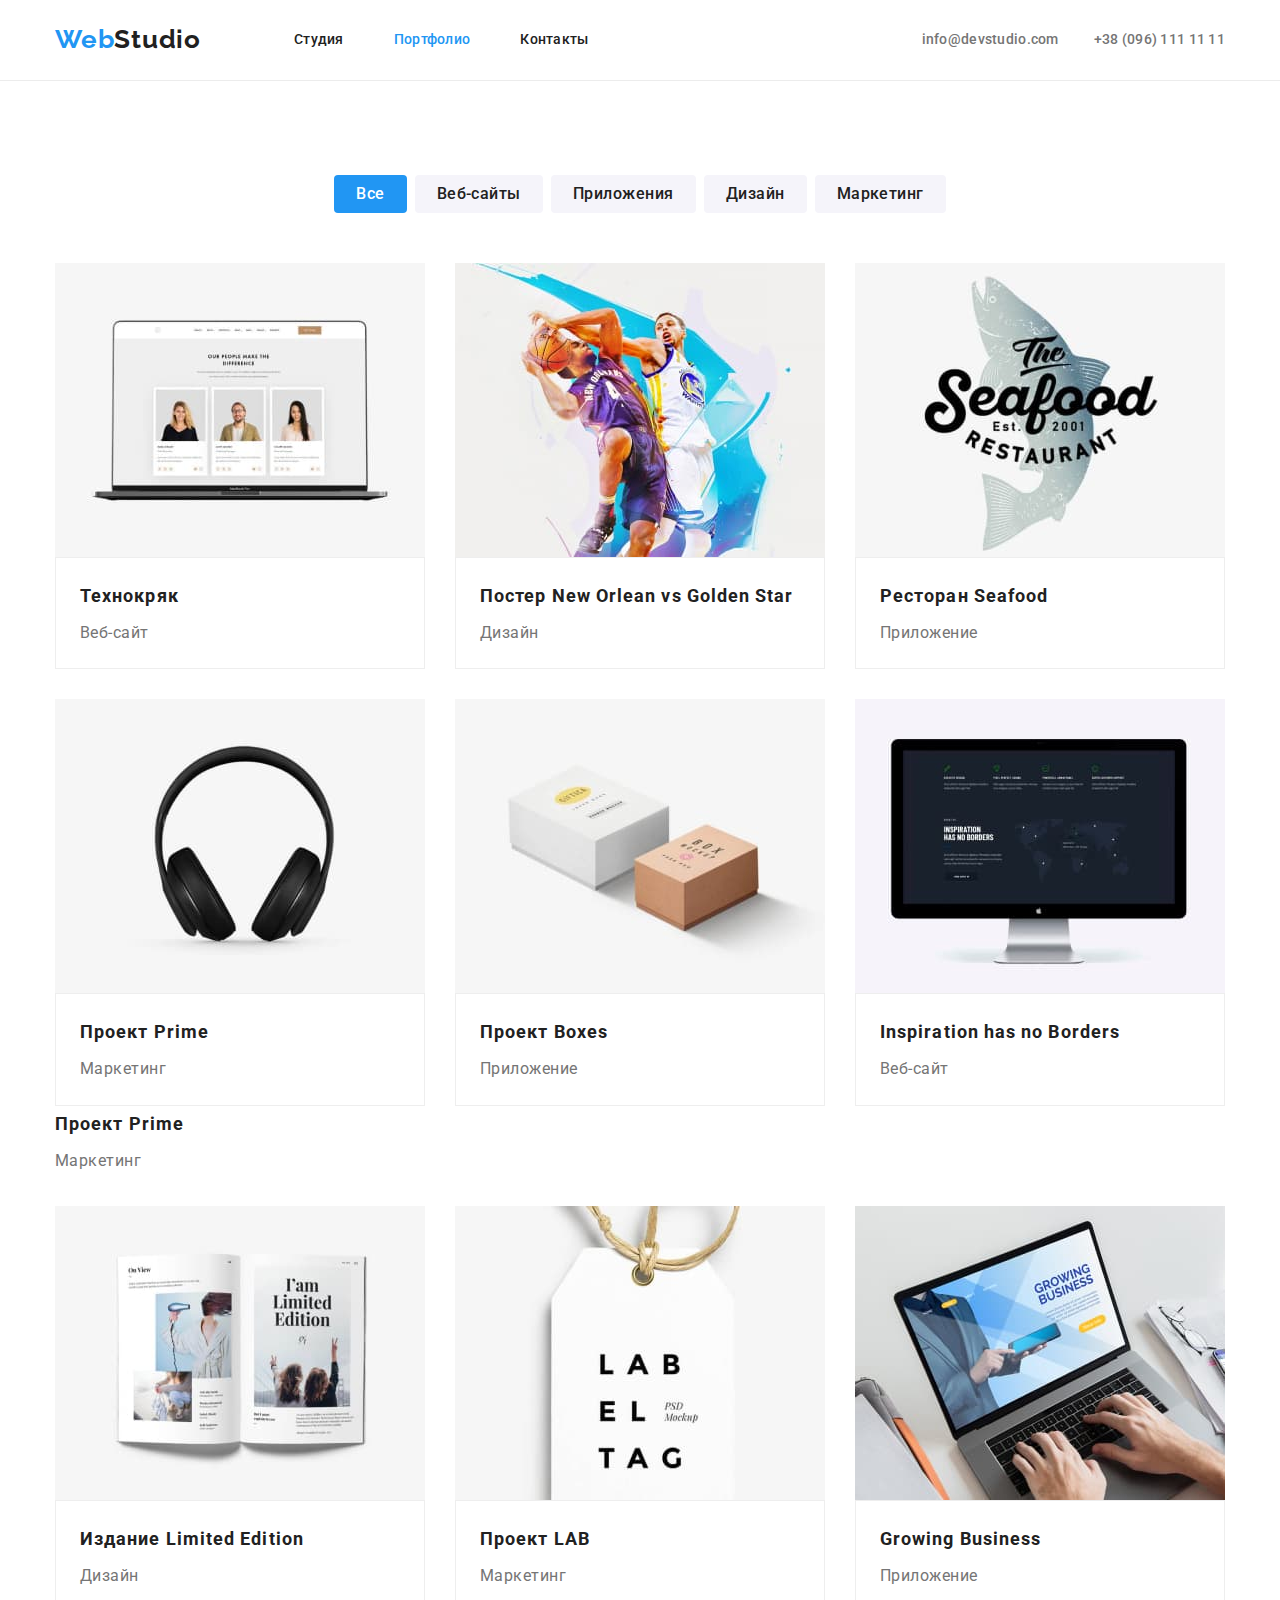
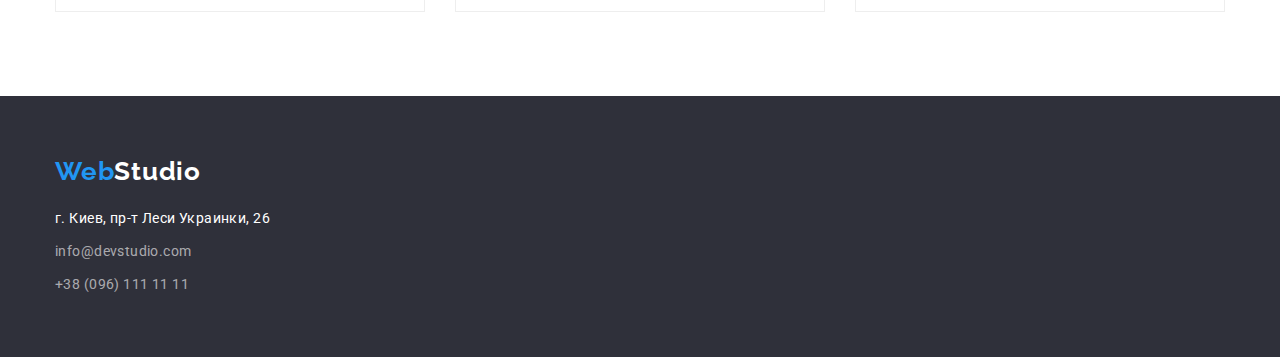
==== commit 32534b2f: "исправил домашку" ====
--- a/portfolio.html
+++ b/portfolio.html
@@ -17,31 +17,29 @@
   </head>
   <body>
     <!--Верхняя линия-->
-    <header>
+    <header class="main-header">
       <!--Навигация-->
       <div class="container flex">
         <nav class="navigation">
-          <!--Логотип-->
           <a href="./" class="webstudio">Web<span class="studio">Studio</span></a>
-          <!--Меню навигации-->
           <ul class="navigation-list">
-            <li>
+            <li class="navigation item">
               <a href="./index.html" class="link">Студия</a>
             </li>
-            <li>
+            <li class="item">
               <a href="./portfolio.html" class="link current">Портфолио</a>
             </li>
-            <li>
+            <li class="item">
               <a href="" class="link">Контакты</a>
             </li>
           </ul>
         </nav>
         <!--Как связаться-->
         <ul class="contacts-list">
-          <li>
+          <li class="contacts item">
             <a href="info@devstudio.com" class="email-contact">info@devstudio.com</a>
           </li>
-          <li>
+          <li class="item">
             <a href="tel:+380961111111" class="tel-contact">+38 (096) 111 11 11</a>
           </li>
         </ul>
@@ -49,17 +47,27 @@
     </header>
     <!--Основной контент-->
     <main>
-      <section class="section projects">
+      <section class="section">
         <div class="container">
           <!-- заголовок портфолио-->
-          <h1 hidden class="header-projects">Наши проекты</h1>
+          <h1 class="visually-hidden">Наши проекты</h1>
           <!--Кнопки-->
           <ul class="buttons">
-            <li><button type="button" class="button primary">Все</button></li>
-            <li><button type="button" class="button secondary">Веб-сайты</button></li>
-            <li><button type="button" class="button secondary">Приложения</button></li>
-            <li><button type="button" class="button secondary">Дизайн</button></li>
-            <li><button type="button" class="button secondary">Маркетинг</button></li>
+            <li class="button-item">
+              <button type="button" class="button primary">Все</button>
+            </li>
+            <li class="button-item">
+              <button type="button" class="button secondary">Веб-сайты</button>
+            </li>
+            <li class="button-item">
+              <button type="button" class="button secondary">Приложения</button>
+            </li>
+            <li class="button-item">
+              <button type="button" class="button secondary">Дизайн</button>
+            </li>
+            <li class="button-item">
+              <button type="button" class="button secondary">Маркетинг</button>
+            </li>
           </ul>
 
           <!--Наши проекты-->
@@ -73,8 +81,10 @@
                   width="370"
                   height="294"
                 />
-                <h2 class="header-project">Технокряк</h2>
-                <p class="text-project">Веб-сайт</p>
+                <div class="div-projects">
+                  <h2 class="header-project">Технокряк</h2>
+                  <p class="text-project">Веб-сайт</p>
+                </div>
               </a>
             </li>
             <li class="projects-item">
@@ -85,8 +95,10 @@
                   width="370"
                   height="294"
                 />
-                <h2 class="header-project">Постер New Orlean vs Golden Star</h2>
-                <p class="text-project">Дизайн</p>
+                <div class="div-projects">
+                  <h2 class="header-project">Постер New Orlean vs Golden Star</h2>
+                  <p class="text-project">Дизайн</p>
+                </div>
               </a>
             </li>
             <li class="projects-item">
@@ -97,8 +109,10 @@
                   width="370"
                   height="294"
                 />
-                <h2 class="header-project">Ресторан Seafood</h2>
-                <p class="text-project">Приложение</p>
+                <div class="div-projects">
+                  <h2 class="header-project">Ресторан Seafood</h2>
+                  <p class="text-project">Приложение</p>
+                </div>
               </a>
             </li>
             <li class="projects-item">
@@ -109,6 +123,10 @@
                   width="370"
                   height="294"
                 />
+                <div class="div-projects">
+                  <h2 class="header-project">Проект Prime</h2>
+                  <p class="text-project">Маркетинг</p>
+                </div>
                 <h2 class="header-project">Проект Prime</h2>
                 <p class="text-project">Маркетинг</p>
               </a>
@@ -121,8 +139,10 @@
                   width="370"
                   height="294"
                 />
-                <h2 class="header-project">Проект Boxes</h2>
-                <p class="text-project">Приложение</p>
+                <div class="div-projects">
+                  <h2 class="header-project">Проект Boxes</h2>
+                  <p class="text-project">Приложение</p>
+                </div>
               </a>
             </li>
             <li class="projects-item">
@@ -133,8 +153,10 @@
                   width="370"
                   height="294"
                 />
-                <h2 class="header-project">Inspiration has no Borders</h2>
-                <p class="text-project">Веб-сайт</p>
+                <div class="div-projects">
+                  <h2 class="header-project">Inspiration has no Borders</h2>
+                  <p class="text-project">Веб-сайт</p>
+                </div>
               </a>
             </li>
             <li class="projects-item">
@@ -145,8 +167,10 @@
                   width="370"
                   height="294"
                 />
-                <h2 class="header-project">Издание Limited Edition</h2>
-                <p class="text-project">Дизайн</p>
+                <div class="div-projects">
+                  <h2 class="header-project">Издание Limited Edition</h2>
+                  <p class="text-project">Дизайн</p>
+                </div>
               </a>
             </li>
             <li class="projects-item">
@@ -157,8 +181,10 @@
                   width="370"
                   height="294"
                 />
-                <h2 class="header-project">Проект LAB</h2>
-                <p class="text-project">Маркетинг</p>
+                <div class="div-projects">
+                  <h2 class="header-project">Проект LAB</h2>
+                  <p class="text-project">Маркетинг</p>
+                </div>
               </a>
             </li>
             <li class="projects-item">
@@ -169,8 +195,10 @@
                   width="370"
                   height="294"
                 />
-                <h2 class="header-project">Growing Business</h2>
-                <p class="text-project">Приложение</p>
+                <div class="div-projects">
+                  <h2 class="header-project">Growing Business</h2>
+                  <p class="text-project">Приложение</p>
+                </div>
               </a>
             </li>
           </ul>
@@ -178,19 +206,22 @@
       </section>
     </main>
     <!--Подвал-->
-    <footer class="section footer">
+    <footer class="footer">
       <div class="container">
         <a href="./" class="webstudio logo-footer">Web<span class="studio-footer">Studio</span></a>
         <address class="footer-address">
           <ul class="footer-contacts">
-            <li>
-              <a href="https://www.google.com.ua/maps/place/%D0%B1%D1%83%D0%BB.+%D0%9B%D0%B5%D1%81%D0%B8+%D0%A3%D0%BA%D1%80%D0%B0%D0%B8%D0%BD%D0%BA%D0%B8,+26,+%D0%9A%D0%B8%D0%B5%D0%B2,+02000/@50.4265807,30.5361971,17z/data=!3m1!4b1!4m5!3m4!1s0x40d4cf0e033ecbe9:0x57a4dffefec77da0!8m2!3d50.4265807!4d30.5383858?hl=ru"
-                class="address-link">г. Киев, пр-т Леси Украинки, 26</a>
-            </li>
-            <li>
+            <li class="footer-contacts-item">
+              <a
+                href="https://www.google.com.ua/maps/place/%D0%B1%D1%83%D0%BB.+%D0%9B%D0%B5%D1%81%D0%B8+%D0%A3%D0%BA%D1%80%D0%B0%D0%B8%D0%BD%D0%BA%D0%B8,+26,+%D0%9A%D0%B8%D0%B5%D0%B2,+02000/@50.4265807,30.5361971,17z/data=!3m1!4b1!4m5!3m4!1s0x40d4cf0e033ecbe9:0x57a4dffefec77da0!8m2!3d50.4265807!4d30.5383858?hl=ru"
+                class="address-link"
+                >г. Киев, пр-т Леси Украинки, 26</a
+              >
+            </li>
+            <li class="footer-contacts-item">
               <a href="info@devstudio.com" class="email-contact color">info@devstudio.com</a>
             </li>
-            <li>
+            <li class="footer-contacts-item">
               <a href="tel:+380961111111" class="tel-contact color">+38 (096) 111 11 11</a>
             </li>
           </ul>
--- a/css/styles.css
+++ b/css/styles.css
@@ -19,12 +19,6 @@
   box-sizing: border-box;
 }
 
-*,
-*::before,
-*::after {
-  box-sizing: inherit;
-}
-
 body {
   margin: 0;
 
@@ -44,10 +38,13 @@
 }
 img {
   display: block;
+  max-width: 100%;
+  height: auto;
 }
 ul {
   list-style-type: none;
 }
+
 /* свойства контейнера и секции*/
 .container {
   width: 1200px;
@@ -62,9 +59,11 @@
 }
 
 /* верхняя линия, навигация */
+.main-header {
+  border-bottom: 1px solid #ececec;
+}
 .flex {
   display: flex;
-  border-bottom: 1px solid #ececec;
 }
 .navigation {
   display: flex;
@@ -73,7 +72,6 @@
 /* логотип */
 .webstudio {
   display: inline-block;
-  width: 145px;
   padding-top: 24px;
   padding-bottom: 25px;
   margin-right: 93px;
@@ -94,11 +92,8 @@
 /* меню навигации */
 .navigation-list {
   display: flex;
-  width: 294px;
-  margin-bottom: 0;
-  margin-right: 331px;
-}
-.navigation-list :not(:last-child) {
+}
+.navigation .item:not(:last-child) {
   margin-right: 50px;
 }
 .link {
@@ -131,8 +126,10 @@
 /* как связаться */
 .contacts-list {
   display: flex;
-}
-.email-contact {
+  margin-left: auto;
+}
+
+.contacts.item:not(:last-child) {
   margin-right: 35px;
 }
 
@@ -163,16 +160,16 @@
 
 /* шапка */
 .solutions {
-  padding-top: 0;
-  padding-bottom: 0;
+  padding-top: 200px;
+  padding-bottom: 200px;
   text-align: center;
 
   background-color: var(--footer-bg-color);
 }
 .header-solutions {
-  padding-top: 200px;
-  padding-left: 250px;
-  padding-right: 250px;
+  width: 696px;
+  margin-right: auto;
+  margin-left: auto;
   margin-bottom: 30px;
 
   font-weight: 900;
@@ -185,9 +182,8 @@
   color: var(--primary-color);
 }
 /* кнопка шапки */
+
 .button.solution {
-  margin-bottom: 200px;
-
   font-weight: 700;
   font-size: 16px;
   line-height: 1.9;
@@ -198,13 +194,19 @@
 }
 
 /* особенности */
+.visually-hidden {
+  position: fixed;
+  transform: scale(0);
+}
+
 .features-list {
   display: flex;
 }
 
-.features-list :not(:last-child) {
+.features .item:not(:last-child) {
   margin-right: 30px;
 }
+
 .header-feature {
   width: 210px;
   margin-bottom: 10px;
@@ -221,7 +223,7 @@
 
   font-weight: 400;
   font-size: 14px;
-  line-height: 1.17;
+  line-height: 1.71;
   letter-spacing: 0.03em;
   text-align: left;
   color: var(--secondary-text-color);
@@ -234,6 +236,11 @@
 .what-we-do-list {
   display: flex;
 }
+
+.we-do .item:not(:last-child) {
+  margin-right: 35px;
+}
+
 .header-what-we-do {
   margin-bottom: 50px;
 
@@ -243,18 +250,18 @@
   letter-spacing: 0.03em;
   text-align: center;
 }
-.what-we-do-list :not(:last-child) {
-  margin-right: 30px;
-}
 
 /* наша команда */
 .team {
-  padding-top: 0;
   background-color: var(--buttons-bg-color);
 }
 .our-team-list {
   display: flex;
   text-align: center;
+}
+
+.our-team-item:not(:last-child) {
+  margin-right: 30px;
 }
 
 .header-team {
@@ -266,12 +273,13 @@
   line-height: 1.17;
   letter-spacing: 0.03em;
 }
-.our-team-list :not(:last-child) {
-  margin-right: 15px;
+
+.div-team {
+  padding-top: 30px;
+  padding-bottom: 30px;
 }
 
 .header-people {
-  margin-top: 30px;
   margin-bottom: 10px;
 
   font-weight: 500;
@@ -280,10 +288,6 @@
   letter-spacing: 0.03em;
 }
 .text-people {
-  margin-right: 0;
-  margin-bottom: 30px;
-  padding-right: 15px;
-
   font-weight: 400;
   font-size: 16px;
   line-height: 1.19;
@@ -295,9 +299,11 @@
 /* кнопки */
 .buttons {
   display: flex;
+  justify-content: center;
+  margin-bottom: 50px;
 }
 .button {
-  padding: 10px 20px;
+  padding: 6px 22px;
 
   font-family: inherit;
   font-weight: 500;
@@ -310,11 +316,8 @@
   border: 0;
   border-radius: 4px;
 }
-.buttons {
-  margin-left: 280px;
-  margin-bottom: 50px;
-}
-.buttons :not(:last-child) {
+
+.button-item:not(:last-child) {
   margin-right: 8px;
 }
 
@@ -341,21 +344,17 @@
 }
 
 /* ПОРТФОЛИО */
-.projects {
-  padding-bottom: 114px;
-}
 
 /* наши проекты */
 .projects-list {
   display: flex;
   flex-wrap: wrap;
 
-  margin-top: -10px;
   margin-left: -30px;
   margin-bottom: -30px;
 }
 .projects-item {
-  margin-top: 10px;
+  margin-bottom: 30px;
   margin-left: 30px;
 }
 
@@ -370,7 +369,14 @@
 .projects-item {
   flex-basis: calc((100% - 90px) / 3);
 }
+.div-projects {
+  border: 1px solid #eeeeee;
+  padding: 20px 24px;
+}
+
 .header-project {
+  margin-bottom: 4px;
+
   font-weight: 700;
   font-size: 18px;
   line-height: 2;
@@ -393,21 +399,22 @@
 
 /* футер */
 .footer {
-  padding-top: 0;
+  padding-top: 60px;
   padding-bottom: 60px;
 
   background: var(--footer-bg-color);
 }
 .logo-footer {
-  margin-top: 60px;
+  padding: 0;
+  margin: 0;
   margin-bottom: 20px;
 }
 .studio-footer {
   color: var(--primary-color);
 }
 
-.footer-contacts :not(:last-child) {
-  padding-bottom: 9px;
+.footer-contacts-item:not(:last-child) {
+  margin-bottom: 9px;
 }
 
 /* адрес из футера */
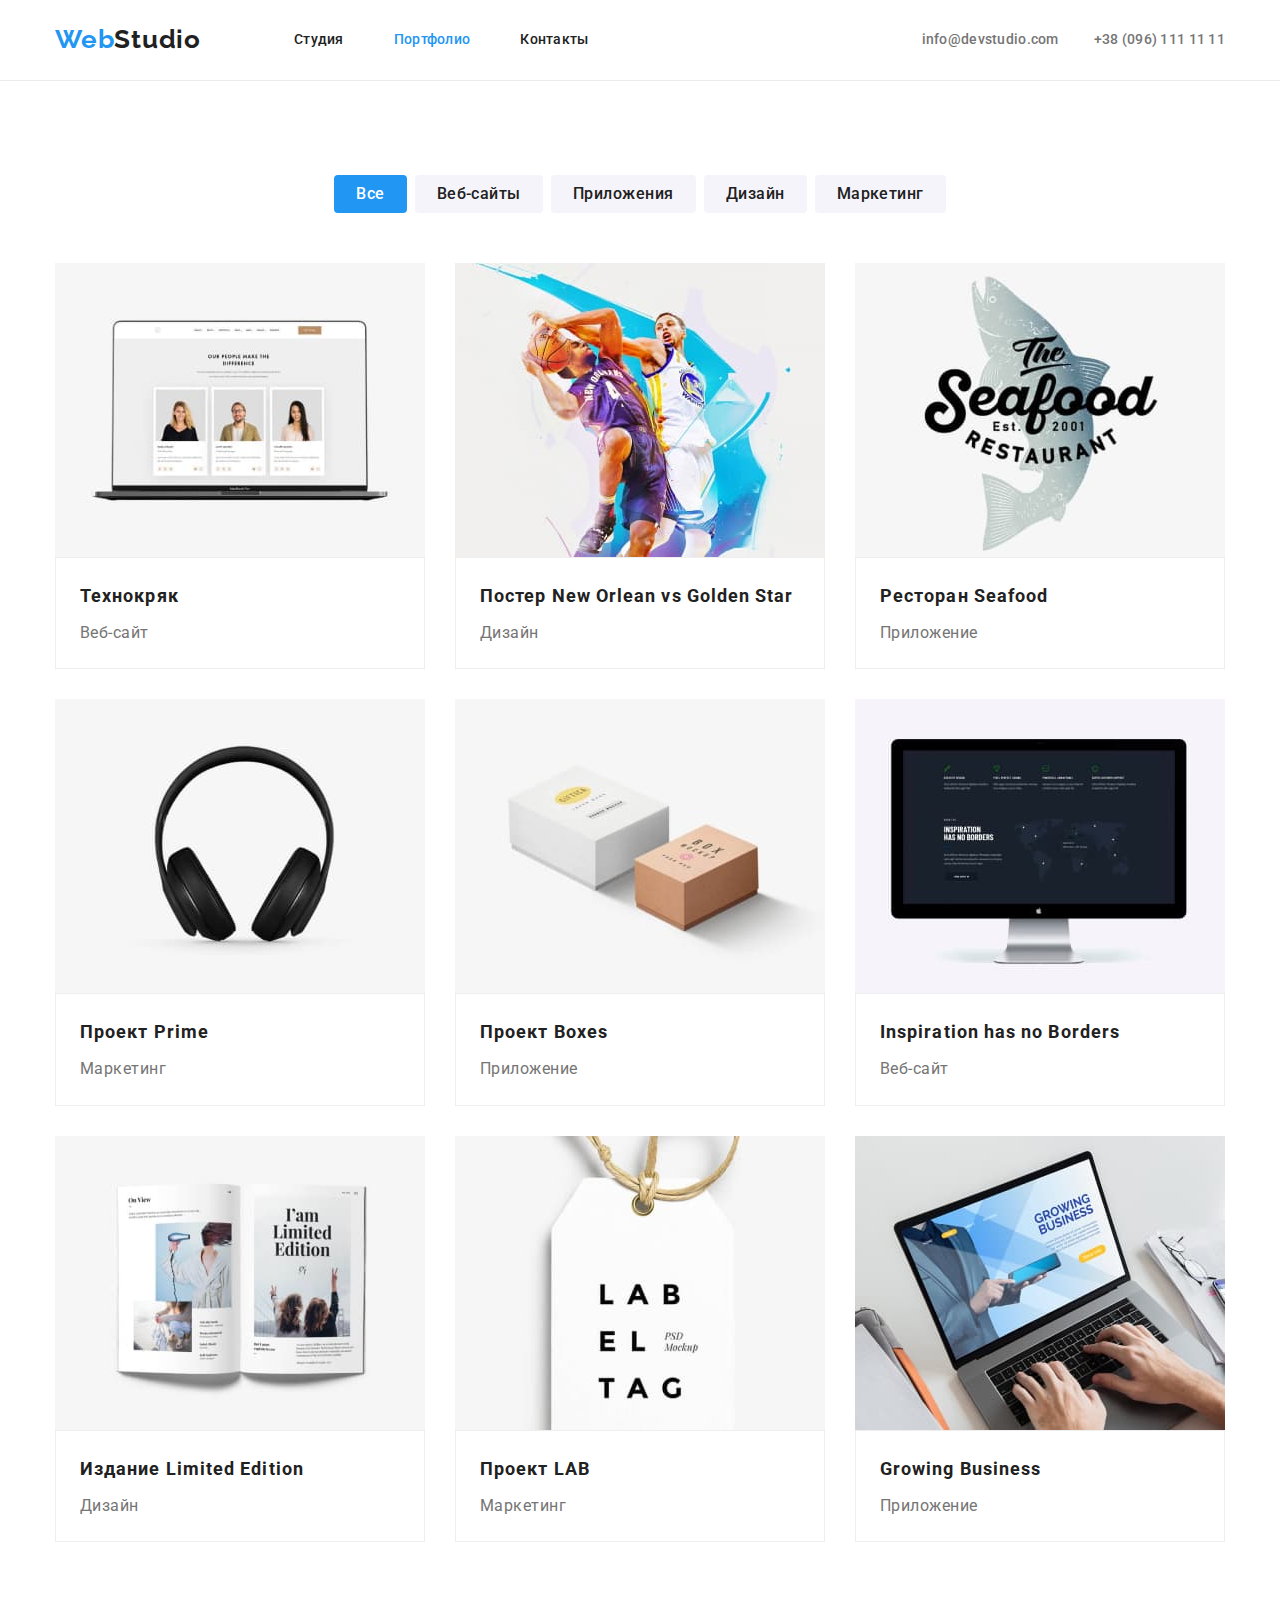
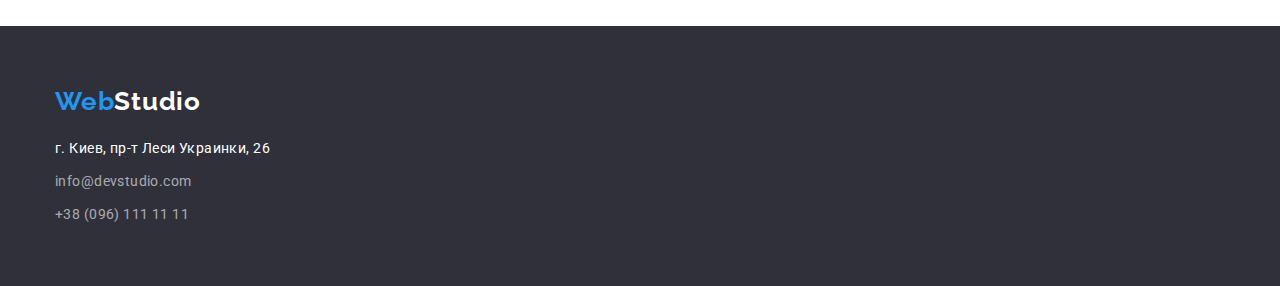
==== commit 343f45ae: "ещё исправил" ====
--- a/portfolio.html
+++ b/portfolio.html
@@ -127,8 +127,6 @@
                   <h2 class="header-project">Проект Prime</h2>
                   <p class="text-project">Маркетинг</p>
                 </div>
-                <h2 class="header-project">Проект Prime</h2>
-                <p class="text-project">Маркетинг</p>
               </a>
             </li>
             <li class="projects-item">
